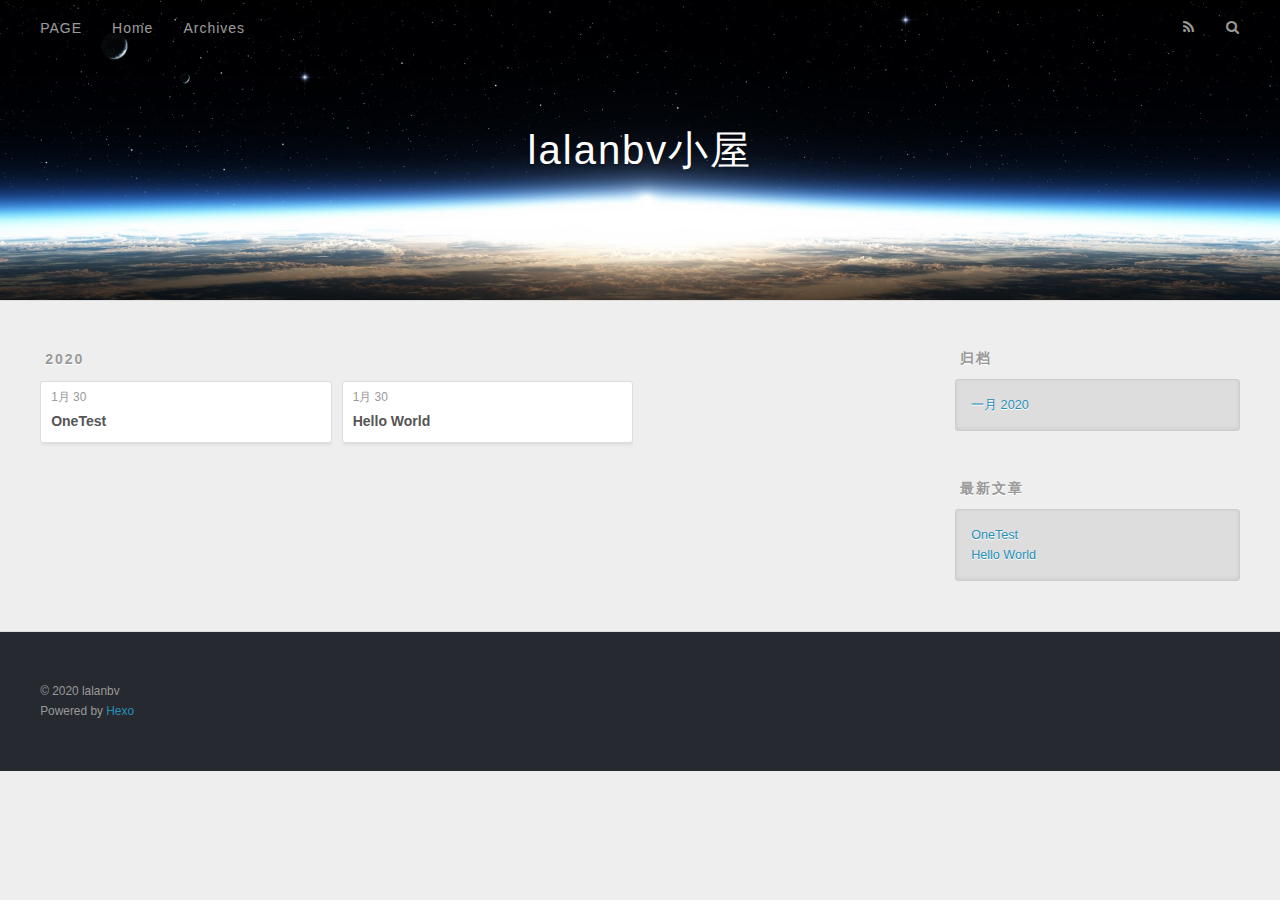
==== archives/2020/index.html @ 75541481 "Site updated: 2020-01-31 21:48:11" ====
<!DOCTYPE html>
<html>
<head>
  <meta charset="utf-8">
  

  
  <title>归档: 2020 | lalanbv小屋</title>
  <meta name="viewport" content="width=device-width, initial-scale=1, maximum-scale=1">
  <meta property="og:type" content="website">
<meta property="og:title" content="lalanbv小屋">
<meta property="og:url" content="https://lalanbv.github.io/archives/2020/index.html">
<meta property="og:site_name" content="lalanbv小屋">
<meta property="og:locale" content="zh_CN">
<meta property="article:author" content="lalanbv">
<meta name="twitter:card" content="summary">
  
    <link rel="alternate" href="/atom.xml" title="lalanbv小屋" type="application/atom+xml">
  
  
    <link rel="icon" href="/favicon.png">
  
  
  
<link rel="stylesheet" href="/css/style.css">

<meta name="generator" content="Hexo 4.2.0"></head>

<body>
  <div id="container">
    <div id="wrap">
      <header id="header">
  <div id="banner"></div>
  <div id="header-outer" class="outer">
    <div id="header-title" class="inner">
      <h1 id="logo-wrap">
        <a href="/" id="logo">lalanbv小屋</a>
      </h1>
      
    </div>
    <div id="header-inner" class="inner">
      <nav id="main-nav">
        <a id="main-nav-toggle" class="nav-icon"></a>
        
          <a class="main-nav-link" href="/page">PAGE</a>
        
          <a class="main-nav-link" href="/">Home</a>
        
          <a class="main-nav-link" href="/archives">Archives</a>
        
      </nav>
      <nav id="sub-nav">
        
          <a id="nav-rss-link" class="nav-icon" href="/atom.xml" title="RSS Feed"></a>
        
        <a id="nav-search-btn" class="nav-icon" title="搜索"></a>
      </nav>
      <div id="search-form-wrap">
        <form action="//google.com/search" method="get" accept-charset="UTF-8" class="search-form"><input type="search" name="q" class="search-form-input" placeholder="Search"><button type="submit" class="search-form-submit">&#xF002;</button><input type="hidden" name="sitesearch" value="https://lalanbv.github.io"></form>
      </div>
    </div>
  </div>
</header>
      <div class="outer">
        <section id="main">
  
  
    
    
      
      
      <section class="archives-wrap">
        <div class="archive-year-wrap">
          <a href="/archives/2020" class="archive-year">2020</a>
        </div>
        <div class="archives">
    
    <article class="archive-article archive-type-post">
  <div class="archive-article-inner">
    <header class="archive-article-header">
      <a href="/2020/01/30/OneTest/" class="archive-article-date">
  <time datetime="2020-01-30T15:37:26.000Z" itemprop="datePublished">1月 30</time>
</a>
      
  
    <h1 itemprop="name">
      <a class="archive-article-title" href="/2020/01/30/OneTest/">OneTest</a>
    </h1>
  

    </header>
  </div>
</article>
  
    
    
    <article class="archive-article archive-type-post">
  <div class="archive-article-inner">
    <header class="archive-article-header">
      <a href="/2020/01/30/hello-world/" class="archive-article-date">
  <time datetime="2020-01-30T10:28:28.131Z" itemprop="datePublished">1月 30</time>
</a>
      
  
    <h1 itemprop="name">
      <a class="archive-article-title" href="/2020/01/30/hello-world/">Hello World</a>
    </h1>
  

    </header>
  </div>
</article>
  
  
    </div></section>
  


</section>
        
          <aside id="sidebar">
  
    

  
    

  
    
  
    
  <div class="widget-wrap">
    <h3 class="widget-title">归档</h3>
    <div class="widget">
      <ul class="archive-list"><li class="archive-list-item"><a class="archive-list-link" href="/archives/2020/01/">一月 2020</a></li></ul>
    </div>
  </div>


  
    
  <div class="widget-wrap">
    <h3 class="widget-title">最新文章</h3>
    <div class="widget">
      <ul>
        
          <li>
            <a href="/2020/01/30/OneTest/">OneTest</a>
          </li>
        
          <li>
            <a href="/2020/01/30/hello-world/">Hello World</a>
          </li>
        
      </ul>
    </div>
  </div>

  
</aside>
        
      </div>
      <footer id="footer">
  
  <div class="outer">
    <div id="footer-info" class="inner">
      &copy; 2020 lalanbv<br>
      Powered by <a href="http://hexo.io/" target="_blank">Hexo</a>
    </div>
  </div>
</footer>
    </div>
    <nav id="mobile-nav">
  
    <a href="/page" class="mobile-nav-link">PAGE</a>
  
    <a href="/" class="mobile-nav-link">Home</a>
  
    <a href="/archives" class="mobile-nav-link">Archives</a>
  
</nav>
    

<script src="//ajax.googleapis.com/ajax/libs/jquery/2.0.3/jquery.min.js"></script>


  
<link rel="stylesheet" href="/fancybox/jquery.fancybox.css">

  
<script src="/fancybox/jquery.fancybox.pack.js"></script>




<script src="/js/script.js"></script>




  </div>
</body>
</html>
---- css/style.css ----
body {
  width: 100%;
}
body:before,
body:after {
  content: "";
  display: table;
}
body:after {
  clear: both;
}
html,
body,
div,
span,
applet,
object,
iframe,
h1,
h2,
h3,
h4,
h5,
h6,
p,
blockquote,
pre,
a,
abbr,
acronym,
address,
big,
cite,
code,
del,
dfn,
em,
img,
ins,
kbd,
q,
s,
samp,
small,
strike,
strong,
sub,
sup,
tt,
var,
dl,
dt,
dd,
ol,
ul,
li,
fieldset,
form,
label,
legend,
table,
caption,
tbody,
tfoot,
thead,
tr,
th,
td {
  margin: 0;
  padding: 0;
  border: 0;
  outline: 0;
  font-weight: inherit;
  font-style: inherit;
  font-family: inherit;
  font-size: 100%;
  vertical-align: baseline;
}
body {
  line-height: 1;
  color: #000;
  background: #fff;
}
ol,
ul {
  list-style: none;
}
table {
  border-collapse: separate;
  border-spacing: 0;
  vertical-align: middle;
}
caption,
th,
td {
  text-align: left;
  font-weight: normal;
  vertical-align: middle;
}
a img {
  border: none;
}
input,
button {
  margin: 0;
  padding: 0;
}
input::-moz-focus-inner,
button::-moz-focus-inner {
  border: 0;
  padding: 0;
}
@font-face {
  font-family: FontAwesome;
  font-style: normal;
  font-weight: normal;
  src: url("fonts/fontawesome-webfont.eot?v=#4.0.3");
  src: url("fonts/fontawesome-webfont.eot?#iefix&v=#4.0.3") format("embedded-opentype"), url("fonts/fontawesome-webfont.woff?v=#4.0.3") format("woff"), url("fonts/fontawesome-webfont.ttf?v=#4.0.3") format("truetype"), url("fonts/fontawesome-webfont.svg#fontawesomeregular?v=#4.0.3") format("svg");
}
html,
body,
#container {
  height: 100%;
}
body {
  background: #eee;
  font: 14px -apple-system, BlinkMacSystemFont, "Segoe UI", "Roboto", "Oxygen", "Ubuntu", "Cantarell", "Fira Sans", "Droid Sans", "Helvetica Neue", sans-serif;
  -webkit-text-size-adjust: 100%;
}
.outer {
  max-width: 1220px;
  margin: 0 auto;
  padding: 0 20px;
}
.outer:before,
.outer:after {
  content: "";
  display: table;
}
.outer:after {
  clear: both;
}
.inner {
  display: inline;
  float: left;
  width: 98.33333333333333%;
  margin: 0 0.833333333333333%;
}
.left,
.alignleft {
  float: left;
}
.right,
.alignright {
  float: right;
}
.clear {
  clear: both;
}
#container {
  position: relative;
}
.mobile-nav-on {
  overflow: hidden;
}
#wrap {
  height: 100%;
  width: 100%;
  position: absolute;
  top: 0;
  left: 0;
  -webkit-transition: 0.2s ease-out;
  -moz-transition: 0.2s ease-out;
  -ms-transition: 0.2s ease-out;
  transition: 0.2s ease-out;
  z-index: 1;
  background: #eee;
}
.mobile-nav-on #wrap {
  left: 280px;
}
@media screen and (min-width: 768px) {
  #main {
    display: inline;
    float: left;
    width: 73.33333333333333%;
    margin: 0 0.833333333333333%;
  }
}
.article-date,
.article-category-link,
.archive-year,
.widget-title {
  text-decoration: none;
  text-transform: uppercase;
  letter-spacing: 2px;
  color: #999;
  margin-bottom: 1em;
  margin-left: 5px;
  line-height: 1em;
  text-shadow: 0 1px #fff;
  font-weight: bold;
}
.article-inner,
.archive-article-inner {
  background: #fff;
  -webkit-box-shadow: 1px 2px 3px #ddd;
  box-shadow: 1px 2px 3px #ddd;
  border: 1px solid #ddd;
  border-radius: 3px;
}
.article-entry h1,
.widget h1 {
  font-size: 2em;
}
.article-entry h2,
.widget h2 {
  font-size: 1.5em;
}
.article-entry h3,
.widget h3 {
  font-size: 1.3em;
}
.article-entry h4,
.widget h4 {
  font-size: 1.2em;
}
.article-entry h5,
.widget h5 {
  font-size: 1em;
}
.article-entry h6,
.widget h6 {
  font-size: 1em;
  color: #999;
}
.article-entry hr,
.widget hr {
  border: 1px dashed #ddd;
}
.article-entry strong,
.widget strong {
  font-weight: bold;
}
.article-entry em,
.widget em,
.article-entry cite,
.widget cite {
  font-style: italic;
}
.article-entry sup,
.widget sup,
.article-entry sub,
.widget sub {
  font-size: 0.75em;
  line-height: 0;
  position: relative;
  vertical-align: baseline;
}
.article-entry sup,
.widget sup {
  top: -0.5em;
}
.article-entry sub,
.widget sub {
  bottom: -0.2em;
}
.article-entry small,
.widget small {
  font-size: 0.85em;
}
.article-entry acronym,
.widget acronym,
.article-entry abbr,
.widget abbr {
  border-bottom: 1px dotted;
}
.article-entry ul,
.widget ul,
.article-entry ol,
.widget ol,
.article-entry dl,
.widget dl {
  margin: 0 20px;
  line-height: 1.6em;
}
.article-entry ul ul,
.widget ul ul,
.article-entry ol ul,
.widget ol ul,
.article-entry ul ol,
.widget ul ol,
.article-entry ol ol,
.widget ol ol {
  margin-top: 0;
  margin-bottom: 0;
}
.article-entry ul,
.widget ul {
  list-style: disc;
}
.article-entry ol,
.widget ol {
  list-style: decimal;
}
.article-entry dt,
.widget dt {
  font-weight: bold;
}
#header {
  height: 300px;
  position: relative;
  border-bottom: 1px solid #ddd;
}
#header:before,
#header:after {
  content: "";
  position: absolute;
  left: 0;
  right: 0;
  height: 40px;
}
#header:before {
  top: 0;
  background: -webkit-linear-gradient(rgba(0,0,0,0.2), transparent);
  background: -moz-linear-gradient(rgba(0,0,0,0.2), transparent);
  background: -ms-linear-gradient(rgba(0,0,0,0.2), transparent);
  background: linear-gradient(rgba(0,0,0,0.2), transparent);
}
#header:after {
  bottom: 0;
  background: -webkit-linear-gradient(transparent, rgba(0,0,0,0.2));
  background: -moz-linear-gradient(transparent, rgba(0,0,0,0.2));
  background: -ms-linear-gradient(transparent, rgba(0,0,0,0.2));
  background: linear-gradient(transparent, rgba(0,0,0,0.2));
}
#header-outer {
  height: 100%;
  position: relative;
}
#header-inner {
  position: relative;
  overflow: hidden;
}
#banner {
  position: absolute;
  top: 0;
  left: 0;
  width: 100%;
  height: 100%;
  background: url("images/banner.jpg") center #000;
  -webkit-background-size: cover;
  -moz-background-size: cover;
  background-size: cover;
  z-index: -1;
}
#header-title {
  text-align: center;
  height: 40px;
  position: absolute;
  top: 50%;
  left: 0;
  margin-top: -20px;
}
#logo,
#subtitle {
  text-decoration: none;
  color: #fff;
  font-weight: 300;
  text-shadow: 0 1px 4px rgba(0,0,0,0.3);
}
#logo {
  font-size: 40px;
  line-height: 40px;
  letter-spacing: 2px;
}
#subtitle {
  font-size: 16px;
  line-height: 16px;
  letter-spacing: 1px;
}
#subtitle-wrap {
  margin-top: 16px;
}
#main-nav {
  float: left;
  margin-left: -15px;
}
.nav-icon,
.main-nav-link {
  float: left;
  color: #fff;
  opacity: 0.6;
  text-decoration: none;
  text-shadow: 0 1px rgba(0,0,0,0.2);
  -webkit-transition: opacity 0.2s;
  -moz-transition: opacity 0.2s;
  -ms-transition: opacity 0.2s;
  transition: opacity 0.2s;
  display: block;
  padding: 20px 15px;
}
.nav-icon:hover,
.main-nav-link:hover {
  opacity: 1;
}
.nav-icon {
  font-family: FontAwesome;
  text-align: center;
  font-size: 14px;
  width: 14px;
  height: 14px;
  padding: 20px 15px;
  position: relative;
  cursor: pointer;
}
.main-nav-link {
  font-weight: 300;
  letter-spacing: 1px;
}
@media screen and (max-width: 479px) {
  .main-nav-link {
    display: none;
  }
}
#main-nav-toggle {
  display: none;
}
#main-nav-toggle:before {
  content: "\f0c9";
}
@media screen and (max-width: 479px) {
  #main-nav-toggle {
    display: block;
  }
}
#sub-nav {
  float: right;
  margin-right: -15px;
}
#nav-rss-link:before {
  content: "\f09e";
}
#nav-search-btn:before {
  content: "\f002";
}
#search-form-wrap {
  position: absolute;
  top: 15px;
  width: 150px;
  height: 30px;
  right: -150px;
  opacity: 0;
  -webkit-transition: 0.2s ease-out;
  -moz-transition: 0.2s ease-out;
  -ms-transition: 0.2s ease-out;
  transition: 0.2s ease-out;
}
#search-form-wrap.on {
  opacity: 1;
  right: 0;
}
@media screen and (max-width: 479px) {
  #search-form-wrap {
    width: 100%;
    right: -100%;
  }
}
.search-form {
  position: absolute;
  top: 0;
  left: 0;
  right: 0;
  background: #fff;
  padding: 5px 15px;
  border-radius: 15px;
  -webkit-box-shadow: 0 0 10px rgba(0,0,0,0.3);
  box-shadow: 0 0 10px rgba(0,0,0,0.3);
}
.search-form-input {
  border: none;
  background: none;
  color: #555;
  width: 100%;
  font: 13px -apple-system, BlinkMacSystemFont, "Segoe UI", "Roboto", "Oxygen", "Ubuntu", "Cantarell", "Fira Sans", "Droid Sans", "Helvetica Neue", sans-serif;
  outline: none;
}
.search-form-input::-webkit-search-results-decoration,
.search-form-input::-webkit-search-cancel-button {
  -webkit-appearance: none;
}
.search-form-submit {
  position: absolute;
  top: 50%;
  right: 10px;
  margin-top: -7px;
  font: 13px FontAwesome;
  border: none;
  background: none;
  color: #bbb;
  cursor: pointer;
}
.search-form-submit:hover,
.search-form-submit:focus {
  color: #777;
}
.article {
  margin: 50px 0;
}
.article-inner {
  overflow: hidden;
}
.article-meta:before,
.article-meta:after {
  content: "";
  display: table;
}
.article-meta:after {
  clear: both;
}
.article-date {
  float: left;
}
.article-category {
  float: left;
  line-height: 1em;
  color: #ccc;
  text-shadow: 0 1px #fff;
  margin-left: 8px;
}
.article-category:before {
  content: "\2022";
}
.article-category-link {
  margin: 0 12px 1em;
}
.article-header {
  padding: 20px 20px 0;
}
.article-title {
  text-decoration: none;
  font-size: 2em;
  font-weight: bold;
  color: #555;
  line-height: 1.1em;
  -webkit-transition: color 0.2s;
  -moz-transition: color 0.2s;
  -ms-transition: color 0.2s;
  transition: color 0.2s;
}
a.article-title:hover {
  color: #258fb8;
}
.article-entry {
  color: #555;
  padding: 0 20px;
}
.article-entry:before,
.article-entry:after {
  content: "";
  display: table;
}
.article-entry:after {
  clear: both;
}
.article-entry p,
.article-entry table {
  line-height: 1.6em;
  margin: 1.6em 0;
}
.article-entry h1,
.article-entry h2,
.article-entry h3,
.article-entry h4,
.article-entry h5,
.article-entry h6 {
  font-weight: bold;
}
.article-entry h1,
.article-entry h2,
.article-entry h3,
.article-entry h4,
.article-entry h5,
.article-entry h6 {
  line-height: 1.1em;
  margin: 1.1em 0;
}
.article-entry a {
  color: #258fb8;
  text-decoration: none;
}
.article-entry a:hover {
  text-decoration: underline;
}
.article-entry ul,
.article-entry ol,
.article-entry dl {
  margin-top: 1.6em;
  margin-bottom: 1.6em;
}
.article-entry img,
.article-entry video {
  max-width: 100%;
  height: auto;
  display: block;
  margin: auto;
}
.article-entry iframe {
  border: none;
}
.article-entry table {
  width: 100%;
  border-collapse: collapse;
  border-spacing: 0;
}
.article-entry th {
  font-weight: bold;
  border-bottom: 3px solid #ddd;
  padding-bottom: 0.5em;
}
.article-entry td {
  border-bottom: 1px solid #ddd;
  padding: 10px 0;
}
.article-entry blockquote {
  font-family: Georgia, "Times New Roman", serif;
  font-size: 1.4em;
  margin: 1.6em 20px;
  text-align: center;
}
.article-entry blockquote footer {
  font-size: 14px;
  margin: 1.6em 0;
  font-family: -apple-system, BlinkMacSystemFont, "Segoe UI", "Roboto", "Oxygen", "Ubuntu", "Cantarell", "Fira Sans", "Droid Sans", "Helvetica Neue", sans-serif;
}
.article-entry blockquote footer cite:before {
  content: "—";
  padding: 0 0.5em;
}
.article-entry .pullquote {
  text-align: left;
  width: 45%;
  margin: 0;
}
.article-entry .pullquote.left {
  margin-left: 0.5em;
  margin-right: 1em;
}
.article-entry .pullquote.right {
  margin-right: 0.5em;
  margin-left: 1em;
}
.article-entry .caption {
  color: #999;
  display: block;
  font-size: 0.9em;
  margin-top: 0.5em;
  position: relative;
  text-align: center;
}
.article-entry .video-container {
  position: relative;
  padding-top: 56.25%;
  height: 0;
  overflow: hidden;
}
.article-entry .video-container iframe,
.article-entry .video-container object,
.article-entry .video-container embed {
  position: absolute;
  top: 0;
  left: 0;
  width: 100%;
  height: 100%;
  margin-top: 0;
}
.article-more-link a {
  display: inline-block;
  line-height: 1em;
  padding: 6px 15px;
  border-radius: 15px;
  background: #eee;
  color: #999;
  text-shadow: 0 1px #fff;
  text-decoration: none;
}
.article-more-link a:hover {
  background: #258fb8;
  color: #fff;
  text-decoration: none;
  text-shadow: 0 1px #1e7293;
}
.article-footer {
  font-size: 0.85em;
  line-height: 1.6em;
  border-top: 1px solid #ddd;
  padding-top: 1.6em;
  margin: 0 20px 20px;
}
.article-footer:before,
.article-footer:after {
  content: "";
  display: table;
}
.article-footer:after {
  clear: both;
}
.article-footer a {
  color: #999;
  text-decoration: none;
}
.article-footer a:hover {
  color: #555;
}
.article-tag-list-item {
  float: left;
  margin-right: 10px;
}
.article-tag-list-link:before {
  content: "#";
}
.article-comment-link {
  float: right;
}
.article-comment-link:before {
  content: "\f075";
  font-family: FontAwesome;
  padding-right: 8px;
}
.article-share-link {
  cursor: pointer;
  float: right;
  margin-left: 20px;
}
.article-share-link:before {
  content: "\f064";
  font-family: FontAwesome;
  padding-right: 6px;
}
#article-nav {
  position: relative;
}
#article-nav:before,
#article-nav:after {
  content: "";
  display: table;
}
#article-nav:after {
  clear: both;
}
@media screen and (min-width: 768px) {
  #article-nav {
    margin: 50px 0;
  }
  #article-nav:before {
    width: 8px;
    height: 8px;
    position: absolute;
    top: 50%;
    left: 50%;
    margin-top: -4px;
    margin-left: -4px;
    content: "";
    border-radius: 50%;
    background: #ddd;
    -webkit-box-shadow: 0 1px 2px #fff;
    box-shadow: 0 1px 2px #fff;
  }
}
.article-nav-link-wrap {
  text-decoration: none;
  text-shadow: 0 1px #fff;
  color: #999;
  -webkit-box-sizing: border-box;
  -moz-box-sizing: border-box;
  box-sizing: border-box;
  margin-top: 50px;
  text-align: center;
  display: block;
}
.article-nav-link-wrap:hover {
  color: #555;
}
@media screen and (min-width: 768px) {
  .article-nav-link-wrap {
    width: 50%;
    margin-top: 0;
  }
}
@media screen and (min-width: 768px) {
  #article-nav-newer {
    float: left;
    text-align: right;
    padding-right: 20px;
  }
}
@media screen and (min-width: 768px) {
  #article-nav-older {
    float: right;
    text-align: left;
    padding-left: 20px;
  }
}
.article-nav-caption {
  text-transform: uppercase;
  letter-spacing: 2px;
  color: #ddd;
  line-height: 1em;
  font-weight: bold;
}
#article-nav-newer .article-nav-caption {
  margin-right: -2px;
}
.article-nav-title {
  font-size: 0.85em;
  line-height: 1.6em;
  margin-top: 0.5em;
}
.article-share-box {
  position: absolute;
  display: none;
  background: #fff;
  -webkit-box-shadow: 1px 2px 10px rgba(0,0,0,0.2);
  box-shadow: 1px 2px 10px rgba(0,0,0,0.2);
  border-radius: 3px;
  margin-left: -145px;
  overflow: hidden;
  z-index: 1;
}
.article-share-box.on {
  display: block;
}
.article-share-input {
  width: 100%;
  background: none;
  -webkit-box-sizing: border-box;
  -moz-box-sizing: border-box;
  box-sizing: border-box;
  font: 14px -apple-system, BlinkMacSystemFont, "Segoe UI", "Roboto", "Oxygen", "Ubuntu", "Cantarell", "Fira Sans", "Droid Sans", "Helvetica Neue", sans-serif;
  padding: 0 15px;
  color: #555;
  outline: none;
  border: 1px solid #ddd;
  border-radius: 3px 3px 0 0;
  height: 36px;
  line-height: 36px;
}
.article-share-links {
  background: #eee;
}
.article-share-links:before,
.article-share-links:after {
  content: "";
  display: table;
}
.article-share-links:after {
  clear: both;
}
.article-share-twitter,
.article-share-facebook,
.article-share-pinterest,
.article-share-google {
  width: 50px;
  height: 36px;
  display: block;
  float: left;
  position: relative;
  color: #999;
  text-shadow: 0 1px #fff;
}
.article-share-twitter:before,
.article-share-facebook:before,
.article-share-pinterest:before,
.article-share-google:before {
  font-size: 20px;
  font-family: FontAwesome;
  width: 20px;
  height: 20px;
  position: absolute;
  top: 50%;
  left: 50%;
  margin-top: -10px;
  margin-left: -10px;
  text-align: center;
}
.article-share-twitter:hover,
.article-share-facebook:hover,
.article-share-pinterest:hover,
.article-share-google:hover {
  color: #fff;
}
.article-share-twitter:before {
  content: "\f099";
}
.article-share-twitter:hover {
  background: #00aced;
  text-shadow: 0 1px #008abe;
}
.article-share-facebook:before {
  content: "\f09a";
}
.article-share-facebook:hover {
  background: #3b5998;
  text-shadow: 0 1px #2f477a;
}
.article-share-pinterest:before {
  content: "\f0d2";
}
.article-share-pinterest:hover {
  background: #cb2027;
  text-shadow: 0 1px #a21a1f;
}
.article-share-google:before {
  content: "\f0d5";
}
.article-share-google:hover {
  background: #dd4b39;
  text-shadow: 0 1px #be3221;
}
.article-gallery {
  background: #000;
  position: relative;
}
.article-gallery-photos {
  position: relative;
  overflow: hidden;
}
.article-gallery-img {
  display: none;
  max-width: 100%;
}
.article-gallery-img:first-child {
  display: block;
}
.article-gallery-img.loaded {
  position: absolute;
  display: block;
}
.article-gallery-img img {
  display: block;
  max-width: 100%;
  margin: 0 auto;
}
#comments {
  background: #fff;
  -webkit-box-shadow: 1px 2px 3px #ddd;
  box-shadow: 1px 2px 3px #ddd;
  padding: 20px;
  border: 1px solid #ddd;
  border-radius: 3px;
  margin: 50px 0;
}
#comments a {
  color: #258fb8;
}
.archives-wrap {
  margin: 50px 0;
}
.archives:before,
.archives:after {
  content: "";
  display: table;
}
.archives:after {
  clear: both;
}
.archive-year-wrap {
  margin-bottom: 1em;
}
.archives {
  -webkit-column-gap: 10px;
  -moz-column-gap: 10px;
  column-gap: 10px;
}
@media screen and (min-width: 480px) and (max-width: 767px) {
  .archives {
    -webkit-column-count: 2;
    -moz-column-count: 2;
    column-count: 2;
  }
}
@media screen and (min-width: 768px) {
  .archives {
    -webkit-column-count: 3;
    -moz-column-count: 3;
    column-count: 3;
  }
}
.archive-article {
  -webkit-column-break-inside: avoid;
  page-break-inside: avoid;
  overflow: hidden;
  break-inside: avoid-column;
}
.archive-article-inner {
  padding: 10px;
  margin-bottom: 15px;
}
.archive-article-title {
  text-decoration: none;
  font-weight: bold;
  color: #555;
  -webkit-transition: color 0.2s;
  -moz-transition: color 0.2s;
  -ms-transition: color 0.2s;
  transition: color 0.2s;
  line-height: 1.6em;
}
.archive-article-title:hover {
  color: #258fb8;
}
.archive-article-footer {
  margin-top: 1em;
}
.archive-article-date {
  color: #999;
  text-decoration: none;
  font-size: 0.85em;
  line-height: 1em;
  margin-bottom: 0.5em;
  display: block;
}
#page-nav {
  margin: 50px auto;
  background: #fff;
  -webkit-box-shadow: 1px 2px 3px #ddd;
  box-shadow: 1px 2px 3px #ddd;
  border: 1px solid #ddd;
  border-radius: 3px;
  text-align: center;
  color: #999;
  overflow: hidden;
}
#page-nav:before,
#page-nav:after {
  content: "";
  display: table;
}
#page-nav:after {
  clear: both;
}
#page-nav a,
#page-nav span {
  padding: 10px 20px;
  line-height: 1;
  height: 2ex;
}
#page-nav a {
  color: #999;
  text-decoration: none;
}
#page-nav a:hover {
  background: #999;
  color: #fff;
}
#page-nav .prev {
  float: left;
}
#page-nav .next {
  float: right;
}
#page-nav .page-number {
  display: inline-block;
}
@media screen and (max-width: 479px) {
  #page-nav .page-number {
    display: none;
  }
}
#page-nav .current {
  color: #555;
  font-weight: bold;
}
#page-nav .space {
  color: #ddd;
}
#footer {
  background: #262a30;
  padding: 50px 0;
  border-top: 1px solid #ddd;
  color: #999;
}
#footer a {
  color: #258fb8;
  text-decoration: none;
}
#footer a:hover {
  text-decoration: underline;
}
#footer-info {
  line-height: 1.6em;
  font-size: 0.85em;
}
.article-entry pre,
.article-entry .highlight {
  background: #2d2d2d;
  margin: 0 -20px;
  padding: 15px 20px;
  border-style: solid;
  border-color: #ddd;
  border-width: 1px 0;
  overflow: auto;
  color: #ccc;
  line-height: 22.400000000000002px;
}
.article-entry .highlight .gutter pre,
.article-entry .gist .gist-file .gist-data .line-numbers {
  color: #666;
  font-size: 0.85em;
}
.article-entry pre,
.article-entry code {
  font-family: "Source Code Pro", Consolas, Monaco, Menlo, Consolas, monospace;
}
.article-entry code {
  background: #eee;
  text-shadow: 0 1px #fff;
  padding: 0 0.3em;
}
.article-entry pre code {
  background: none;
  text-shadow: none;
  padding: 0;
}
.article-entry .highlight pre {
  border: none;
  margin: 0;
  padding: 0;
}
.article-entry .highlight table {
  margin: 0;
  width: auto;
}
.article-entry .highlight td {
  border: none;
  padding: 0;
}
.article-entry .highlight figcaption {
  font-size: 0.85em;
  color: #999;
  line-height: 1em;
  margin-bottom: 1em;
}
.article-entry .highlight figcaption:before,
.article-entry .highlight figcaption:after {
  content: "";
  display: table;
}
.article-entry .highlight figcaption:after {
  clear: both;
}
.article-entry .highlight figcaption a {
  float: right;
}
.article-entry .highlight .gutter pre {
  text-align: right;
  padding-right: 20px;
}
.article-entry .highlight .line {
  height: 22.400000000000002px;
}
.article-entry .highlight .line.marked {
  background: #515151;
}
.article-entry .gist {
  margin: 0 -20px;
  border-style: solid;
  border-color: #ddd;
  border-width: 1px 0;
  background: #2d2d2d;
  padding: 15px 20px 15px 0;
}
.article-entry .gist .gist-file {
  border: none;
  font-family: "Source Code Pro", Consolas, Monaco, Menlo, Consolas, monospace;
  margin: 0;
}
.article-entry .gist .gist-file .gist-data {
  background: none;
  border: none;
}
.article-entry .gist .gist-file .gist-data .line-numbers {
  background: none;
  border: none;
  padding: 0 20px 0 0;
}
.article-entry .gist .gist-file .gist-data .line-data {
  padding: 0 !important;
}
.article-entry .gist .gist-file .highlight {
  margin: 0;
  padding: 0;
  border: none;
}
.article-entry .gist .gist-file .gist-meta {
  background: #2d2d2d;
  color: #999;
  font: 0.85em -apple-system, BlinkMacSystemFont, "Segoe UI", "Roboto", "Oxygen", "Ubuntu", "Cantarell", "Fira Sans", "Droid Sans", "Helvetica Neue", sans-serif;
  text-shadow: 0 0;
  padding: 0;
  margin-top: 1em;
  margin-left: 20px;
}
.article-entry .gist .gist-file .gist-meta a {
  color: #258fb8;
  font-weight: normal;
}
.article-entry .gist .gist-file .gist-meta a:hover {
  text-decoration: underline;
}
pre .comment,
pre .title {
  color: #999;
}
pre .variable,
pre .attribute,
pre .tag,
pre .regexp,
pre .ruby .constant,
pre .xml .tag .title,
pre .xml .pi,
pre .xml .doctype,
pre .html .doctype,
pre .css .id,
pre .css .class,
pre .css .pseudo {
  color: #f2777a;
}
pre .number,
pre .preprocessor,
pre .built_in,
pre .literal,
pre .params,
pre .constant {
  color: #f99157;
}
pre .class,
pre .ruby .class .title,
pre .css .rules .attribute {
  color: #9c9;
}
pre .string,
pre .value,
pre .inheritance,
pre .header,
pre .ruby .symbol,
pre .xml .cdata {
  color: #9c9;
}
pre .css .hexcolor {
  color: #6cc;
}
pre .function,
pre .python .decorator,
pre .python .title,
pre .ruby .function .title,
pre .ruby .title .keyword,
pre .perl .sub,
pre .javascript .title,
pre .coffeescript .title {
  color: #69c;
}
pre .keyword,
pre .javascript .function {
  color: #c9c;
}
@media screen and (max-width: 479px) {
  #mobile-nav {
    position: absolute;
    top: 0;
    left: 0;
    width: 280px;
    height: 100%;
    background: #191919;
    border-right: 1px solid #fff;
  }
}
@media screen and (max-width: 479px) {
  .mobile-nav-link {
    display: block;
    color: #999;
    text-decoration: none;
    padding: 15px 20px;
    font-weight: bold;
  }
  .mobile-nav-link:hover {
    color: #fff;
  }
}
@media screen and (min-width: 768px) {
  #sidebar {
    display: inline;
    float: left;
    width: 23.333333333333332%;
    margin: 0 0.833333333333333%;
  }
}
.widget-wrap {
  margin: 50px 0;
}
.widget {
  color: #777;
  text-shadow: 0 1px #fff;
  background: #ddd;
  -webkit-box-shadow: 0 -1px 4px #ccc inset;
  box-shadow: 0 -1px 4px #ccc inset;
  border: 1px solid #ccc;
  padding: 15px;
  border-radius: 3px;
}
.widget a {
  color: #258fb8;
  text-decoration: none;
}
.widget a:hover {
  text-decoration: underline;
}
.widget ul ul,
.widget ol ul,
.widget dl ul,
.widget ul ol,
.widget ol ol,
.widget dl ol,
.widget ul dl,
.widget ol dl,
.widget dl dl {
  margin-left: 15px;
  list-style: disc;
}
.widget {
  line-height: 1.6em;
  word-wrap: break-word;
  font-size: 0.9em;
}
.widget ul,
.widget ol {
  list-style: none;
  margin: 0;
}
.widget ul ul,
.widget ol ul,
.widget ul ol,
.widget ol ol {
  margin: 0 20px;
}
.widget ul ul,
.widget ol ul {
  list-style: disc;
}
.widget ul ol,
.widget ol ol {
  list-style: decimal;
}
.category-list-count,
.tag-list-count,
.archive-list-count {
  padding-left: 5px;
  color: #999;
  font-size: 0.85em;
}
.category-list-count:before,
.tag-list-count:before,
.archive-list-count:before {
  content: "(";
}
.category-list-count:after,
.tag-list-count:after,
.archive-list-count:after {
  content: ")";
}
.tagcloud a {
  margin-right: 5px;
  display: inline-block;
}
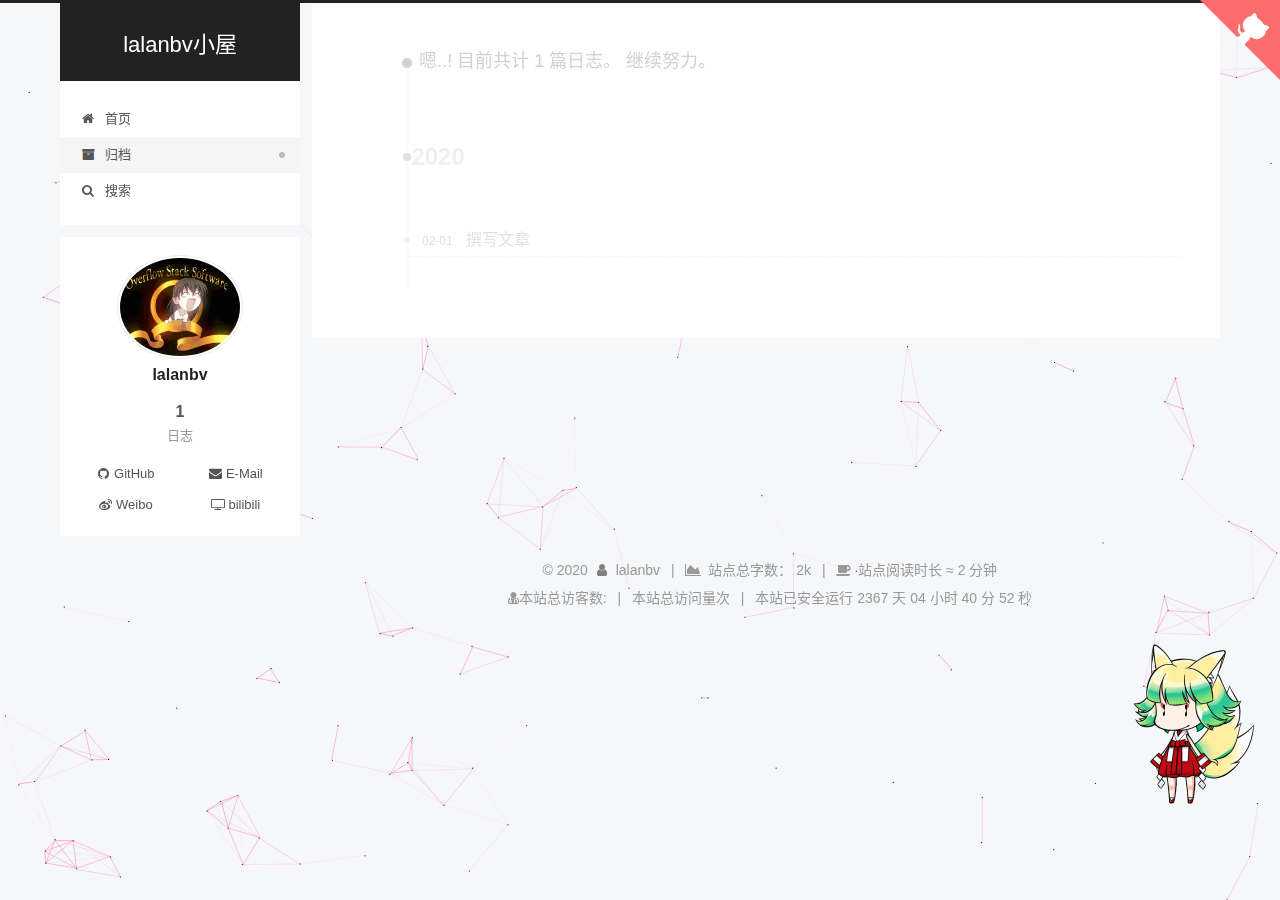
==== commit b58e753f: "Site updated: 2020-02-12 13:28:38" ====
--- a/archives/2020/index.html
+++ b/archives/2020/index.html
@@ -1,12 +1,47 @@
 <!DOCTYPE html>
-<html>
+<html lang="zh-CN">
 <head>
-  <meta charset="utf-8">
-  
-
-  
-  <title>归档: 2020 | lalanbv小屋</title>
-  <meta name="viewport" content="width=device-width, initial-scale=1, maximum-scale=1">
+  <meta charset="UTF-8">
+<meta name="viewport" content="width=device-width, initial-scale=1, maximum-scale=2">
+<meta name="theme-color" content="#222">
+<meta name="generator" content="Hexo 4.2.0">
+
+<link rel="stylesheet" href="/css/main.css">
+
+
+<link rel="stylesheet" href="/lib/font-awesome/css/font-awesome.min.css">
+
+
+<script id="hexo-configurations">
+  var NexT = window.NexT || {};
+  var CONFIG = {
+    hostname: new URL('https://lalanbv.github.io').hostname,
+    root: '/',
+    scheme: 'Pisces',
+    version: '7.7.0',
+    exturl: false,
+    sidebar: {"position":"left","display":"post","padding":18,"offset":12,"onmobile":false},
+    copycode: {"enable":true,"show_result":true,"style":null},
+    back2top: {"enable":true,"sidebar":false,"scrollpercent":false},
+    bookmark: {"enable":false,"color":"#222","save":"auto"},
+    fancybox: false,
+    mediumzoom: false,
+    lazyload: false,
+    pangu: false,
+    comments: {"style":"tabs","active":null,"storage":true,"lazyload":false,"nav":null},
+    algolia: {
+      appID: '',
+      apiKey: '',
+      indexName: '',
+      hits: {"per_page":10},
+      labels: {"input_placeholder":"Search for Posts","hits_empty":"We didn't find any results for the search: ${query}","hits_stats":"${hits} results found in ${time} ms"}
+    },
+    localsearch: {"enable":true,"trigger":"auto","top_n_per_article":1,"unescape":false,"preload":false},
+    path: 'search.xml',
+    motion: {"enable":true,"async":false,"transition":{"post_block":"fadeIn","post_header":"slideDownIn","post_body":"slideDownIn","coll_header":"slideLeftIn","sidebar":"slideUpIn"}}
+  };
+</script>
+
   <meta property="og:type" content="website">
 <meta property="og:title" content="lalanbv小屋">
 <meta property="og:url" content="https://lalanbv.github.io/archives/2020/index.html">
@@ -14,190 +49,508 @@
 <meta property="og:locale" content="zh_CN">
 <meta property="article:author" content="lalanbv">
 <meta name="twitter:card" content="summary">
-  
-    <link rel="alternate" href="/atom.xml" title="lalanbv小屋" type="application/atom+xml">
-  
-  
-    <link rel="icon" href="/favicon.png">
-  
-  
-  
-<link rel="stylesheet" href="/css/style.css">
-
-<meta name="generator" content="Hexo 4.2.0"></head>
-
-<body>
-  <div id="container">
-    <div id="wrap">
-      <header id="header">
-  <div id="banner"></div>
-  <div id="header-outer" class="outer">
-    <div id="header-title" class="inner">
-      <h1 id="logo-wrap">
-        <a href="/" id="logo">lalanbv小屋</a>
-      </h1>
+
+<link rel="canonical" href="https://lalanbv.github.io/archives/2020/">
+
+
+<script id="page-configurations">
+  // https://hexo.io/docs/variables.html
+  CONFIG.page = {
+    sidebar: "",
+    isHome: false,
+    isPost: false
+  };
+</script>
+
+  <script type="text/javascript" src="/js/src/jquery.js"></script>
+  <script type="text/javascript" src="/js/src/clickon.js"></script>
+  <title>归档 | lalanbv小屋</title>
+  
+
+
+
+
+
+
+  <noscript>
+  <style>
+  .use-motion .brand,
+  .use-motion .menu-item,
+  .sidebar-inner,
+  .use-motion .post-block,
+  .use-motion .pagination,
+  .use-motion .comments,
+  .use-motion .post-header,
+  .use-motion .post-body,
+  .use-motion .collection-header { opacity: initial; }
+
+  .use-motion .site-title,
+  .use-motion .site-subtitle {
+    opacity: initial;
+    top: initial;
+  }
+
+  .use-motion .logo-line-before i { left: initial; }
+  .use-motion .logo-line-after i { right: initial; }
+  </style>
+</noscript>
+
+</head>
+
+<body itemscope itemtype="http://schema.org/WebPage">
+  <div class="container use-motion">
+    <div class="headband"></div>
+    <a href="https://github.com/lalanbv" target="_blank" rel="noopener" class="github-corner" aria-label="View source on GitHub">
+      <svg width="80" height="80" viewBox="0 0 250 250" style="fill:#FD6C6C; color:#fff; position: absolute; top: 0; border: 0; right: 0;" aria-hidden="true">
+          <path d="M0,0 L115,115 L130,115 L142,142 L250,250 L250,0 Z"></path>
+          <path d="M128.3,109.0 C113.8,99.7 119.0,89.6 119.0,89.6 C122.0,82.7 120.5,78.6 120.5,78.6 C119.2,72.0 123.4,76.3 123.4,76.3 C127.3,80.9 125.5,87.3 125.5,87.3 C122.9,97.6 130.6,101.9 134.4,103.2" fill="currentColor" style="transform-origin: 130px 106px;" class="octo-arm"></path>
+          <path d="M115.0,115.0 C114.9,115.1 118.7,116.5 119.8,115.4 L133.7,101.6 C136.9,99.2 139.9,98.4 142.2,98.6 C133.8,88.0 127.5,74.4 143.8,58.0 C148.5,53.4 154.0,51.2 159.7,51.0 C160.3,49.4 163.2,43.6 171.4,40.1 C171.4,40.1 176.1,42.5 178.8,56.2 C183.1,58.6 187.2,61.8 190.9,65.4 C194.5,69.0 197.7,73.2 200.1,77.6 C213.8,80.2 216.3,84.9 216.3,84.9 C212.7,93.1 206.9,96.0 205.4,96.6 C205.1,102.4 203.0,107.8 198.3,112.5 C181.9,128.9 168.3,122.5 157.7,114.1 C157.9,116.9 156.7,120.9 152.7,124.9 L141.0,136.5 C139.8,137.7 141.6,141.9 141.8,141.8 Z" fill="currentColor" class="octo-body"></path>
+      </svg>
+    </a>
+    <style>.github-corner:hover .octo-arm{animation:octocat-wave 560ms ease-in-out}@keyframes octocat-wave{0%,100%{transform:rotate(0)}20%,60%{transform:rotate(-25deg)}40%,80%{transform:rotate(10deg)}}@media (max-width:500px){.github-corner:hover .octo-arm{animation:none}.github-corner .octo-arm{animation:octocat-wave 560ms ease-in-out}}</style>
+
+    <header class="header" itemscope itemtype="http://schema.org/WPHeader">
+      <div class="header-inner"><div class="site-brand-container">
+  <div class="site-meta">
+
+    <div>
+      <a href="/" class="brand" rel="start">
+        <span class="logo-line-before"><i></i></span>
+        <span class="site-title">lalanbv小屋</span>
+        <span class="logo-line-after"><i></i></span>
+      </a>
+    </div>
+  </div>
+
+  <div class="site-nav-toggle">
+    <div class="toggle" aria-label="切换导航栏">
+      <span class="toggle-line toggle-line-first"></span>
+      <span class="toggle-line toggle-line-middle"></span>
+      <span class="toggle-line toggle-line-last"></span>
+    </div>
+  </div>
+</div>
+
+
+<nav class="site-nav">
+  
+  <ul id="menu" class="menu">
+        <li class="menu-item menu-item-home">
+
+    <a href="/" rel="section"><i class="fa fa-fw fa-home"></i>首页</a>
+
+  </li>
+        <li class="menu-item menu-item-archives">
+
+    <a href="/archives/" rel="section"><i class="fa fa-fw fa-archive"></i>归档</a>
+
+  </li>
+      <li class="menu-item menu-item-search">
+        <a role="button" class="popup-trigger"><i class="fa fa-search fa-fw"></i>搜索
+        </a>
+      </li>
+  </ul>
+
+</nav>
+  <div class="site-search">
+    <div class="popup search-popup">
+    <div class="search-header">
+  <span class="search-icon">
+    <i class="fa fa-search"></i>
+  </span>
+  <div class="search-input-container">
+    <input autocomplete="off" autocorrect="off" autocapitalize="none"
+           placeholder="搜索..." spellcheck="false"
+           type="text" id="search-input">
+  </div>
+  <span class="popup-btn-close">
+    <i class="fa fa-times-circle"></i>
+  </span>
+</div>
+<div id="search-result"></div>
+
+</div>
+<div class="search-pop-overlay"></div>
+
+  </div>
+</div>
+    </header>
+
+    
+  <div class="back-to-top">
+    <i class="fa fa-arrow-up"></i>
+    <span>0%</span>
+  </div>
+
+
+    <main class="main">
+      <div class="main-inner">
+        <div class="content-wrap">
+          
+
+          <div class="content">
+            
+
+  
+  
+  
+  <div class="post-block">
+    <div class="posts-collapse">
+      <div class="collection-title">
+        <span class="collection-header">嗯..! 目前共计 1 篇日志。 继续努力。</span>
+      </div>
+
       
+    <div class="collection-year">
+      <h1 class="collection-header">2020</h1>
     </div>
-    <div id="header-inner" class="inner">
-      <nav id="main-nav">
-        <a id="main-nav-toggle" class="nav-icon"></a>
+
+  <article itemscope itemtype="http://schema.org/Article">
+    <header class="post-header">
+
+      <div class="post-meta">
+        <time itemprop="dateCreated"
+              datetime="2020-02-01T21:26:27+08:00"
+              content="2020-02-01">
+          02-01
+        </time>
+      </div>
+
+      <h2 class="post-title">
+          <a class="post-title-link" href="/2020/02/01/%E6%92%B0%E5%86%99%E6%96%87%E7%AB%A0/" itemprop="url">
+            <span itemprop="name">撰写文章</span>
+          </a>
+      </h2>
+
+    </header>
+  </article>
+
+
+    </div>
+  </div>
+  
+  
+  
+
+  
+
+
+
+          </div>
+          
+
+<script>
+  window.addEventListener('tabs:register', () => {
+    let activeClass = CONFIG.comments.activeClass;
+    if (CONFIG.comments.storage) {
+      activeClass = localStorage.getItem('comments_active') || activeClass;
+    }
+    if (activeClass) {
+      let activeTab = document.querySelector(`a[href="#comment-${activeClass}"]`);
+      if (activeTab) {
+        activeTab.click();
+      }
+    }
+  });
+  if (CONFIG.comments.storage) {
+    window.addEventListener('tabs:click', event => {
+      if (!event.target.matches('.tabs-comment .tab-content .tab-pane')) return;
+      let commentClass = event.target.classList[1];
+      localStorage.setItem('comments_active', commentClass);
+    });
+  }
+</script>
+
+        </div>
+          
+  
+  <div class="toggle sidebar-toggle">
+    <span class="toggle-line toggle-line-first"></span>
+    <span class="toggle-line toggle-line-middle"></span>
+    <span class="toggle-line toggle-line-last"></span>
+  </div>
+
+  <aside class="sidebar">
+    <div class="sidebar-inner">
+
+      <ul class="sidebar-nav motion-element">
+        <li class="sidebar-nav-toc">
+          文章目录
+        </li>
+        <li class="sidebar-nav-overview">
+          站点概览
+        </li>
+      </ul>
+
+      <!--noindex-->
+      <div class="post-toc-wrap sidebar-panel">
+      </div>
+      <!--/noindex-->
+
+      <div class="site-overview-wrap sidebar-panel">
+        <div class="site-author motion-element" itemprop="author" itemscope itemtype="http://schema.org/Person">
+    <img class="site-author-image" itemprop="image" alt="lalanbv"
+      src="/images/avatar.gif">
+  <p class="site-author-name" itemprop="name">lalanbv</p>
+  <div class="site-description" itemprop="description"></div>
+</div>
+<div class="site-state-wrap motion-element">
+  <nav class="site-state">
+      <div class="site-state-item site-state-posts">
+          <a href="/archives/">
         
-          <a class="main-nav-link" href="/page">PAGE</a>
+          <span class="site-state-item-count">1</span>
+          <span class="site-state-item-name">日志</span>
+        </a>
+      </div>
+  </nav>
+</div>
+  <div class="links-of-author motion-element">
+      <span class="links-of-author-item">
+        <a href="https://github.com/lalanbv" title="GitHub → https:&#x2F;&#x2F;github.com&#x2F;lalanbv" rel="noopener" target="_blank"><i class="fa fa-fw fa-github"></i>GitHub</a>
+      </span>
+      <span class="links-of-author-item">
+        <a href="mailto:a398344860@foxmail.com" title="E-Mail → mailto:a398344860@foxmail.com" rel="noopener" target="_blank"><i class="fa fa-fw fa-envelope"></i>E-Mail</a>
+      </span>
+      <span class="links-of-author-item">
+        <a href="https://weibo.com/lalanbv" title="Weibo → https:&#x2F;&#x2F;weibo.com&#x2F;lalanbv" rel="noopener" target="_blank"><i class="fa fa-fw fa-weibo"></i>Weibo</a>
+      </span>
+      <span class="links-of-author-item">
+        <a href="https://space.bilibili.com/12299140" title="bilibili → https:&#x2F;&#x2F;space.bilibili.com&#x2F;12299140" rel="noopener" target="_blank"><i class="fa fa-fw fa-tv"></i>bilibili</a>
+      </span>
+  </div>
+
+
+
+      </div>
+
+    </div>
+  </aside>
+  <div id="sidebar-dimmer"></div>
+
+
+      </div>
+    </main>
+
+    <footer class="footer">
+      <div class="footer-inner">
         
-          <a class="main-nav-link" href="/">Home</a>
+
+<div class="copyright">
+  
+  &copy; 
+  <span itemprop="copyrightYear">2020</span>
+  <span class="with-love">
+    <i class="fa fa-user"></i>
+  </span>
+  <span class="author" itemprop="copyrightHolder">lalanbv</span>
+    <span class="post-meta-divider">|</span>
+    <span class="post-meta-item-icon">
+      <i class="fa fa-area-chart"></i>
+    </span>
+      <span class="post-meta-item-text">站点总字数：</span>
+    <span title="站点总字数">2k</span>
+    <span class="post-meta-divider">|</span>
+    <span class="post-meta-item-icon">
+      <i class="fa fa-coffee"></i>
+    </span>
+      <span class="post-meta-item-text">站点阅读时长 &asymp;</span>
+    <span title="站点阅读时长">2 分钟</span>
+</div>
+  <div class="powered-by">
+    <span id="busuanzi_container_site_uv">
+      <i class="fa fa-user-md"></i>本站总访客数:<span id="busuanzi_value_site_uv"></span>
+        <span class="post-meta-divider">|</span>
+    </span>
+    <span id="busuanzi_container_site_pv">
+        本站总访问量<span id="busuanzi_value_site_pv"></span>次
+          <span class="post-meta-divider">|</span>
+    </span>
+    <span id="BZYXDATE"></span>
+  </div>
+
+<script language=javascript>
+function show_date_time(){
+  var now = new Date(); 
+  window.setTimeout("show_date_time()", 1000);
+      var grt= new Date("01/30/2020 12:00:00");//此处修改你的建站时间或者网站上线时间 
+      now.setTime(now.getTime()+250); 
+      days = (now - grt ) / 1000 / 60 / 60 / 24; dnum = Math.floor(days); 
+      hours = (now - grt ) / 1000 / 60 / 60 - (24 * dnum); hnum = Math.floor(hours); 
+      if(String(hnum).length ==1 ){hnum = "0" + hnum;} minutes = (now - grt ) / 1000 /60 - (24 * 60 * dnum) - (60 * hnum); 
+      mnum = Math.floor(minutes); if(String(mnum).length ==1 ){mnum = "0" + mnum;} 
+      seconds = (now - grt ) / 1000 - (24 * 60 * 60 * dnum) - (60 * 60 * hnum) - (60 * mnum); 
+      snum = Math.round(seconds); if(String(snum).length ==1 ){snum = "0" + snum;} 
+      document.getElementById("BZYXDATE").innerHTML = "本站已安全运行 "+dnum+" 天 "+hnum + " 小时 " + mnum + " 分 " + snum + " 秒"; 
+}
+show_date_time();
+</script>
         
-          <a class="main-nav-link" href="/archives">Archives</a>
-        
-      </nav>
-      <nav id="sub-nav">
-        
-          <a id="nav-rss-link" class="nav-icon" href="/atom.xml" title="RSS Feed"></a>
-        
-        <a id="nav-search-btn" class="nav-icon" title="搜索"></a>
-      </nav>
-      <div id="search-form-wrap">
-        <form action="//google.com/search" method="get" accept-charset="UTF-8" class="search-form"><input type="search" name="q" class="search-form-input" placeholder="Search"><button type="submit" class="search-form-submit">&#xF002;</button><input type="hidden" name="sitesearch" value="https://lalanbv.github.io"></form>
-      </div>
-    </div>
-  </div>
-</header>
-      <div class="outer">
-        <section id="main">
-  
-  
-    
-    
-      
-      
-      <section class="archives-wrap">
-        <div class="archive-year-wrap">
-          <a href="/archives/2020" class="archive-year">2020</a>
-        </div>
-        <div class="archives">
-    
-    <article class="archive-article archive-type-post">
-  <div class="archive-article-inner">
-    <header class="archive-article-header">
-      <a href="/2020/01/30/OneTest/" class="archive-article-date">
-  <time datetime="2020-01-30T15:37:26.000Z" itemprop="datePublished">1月 30</time>
-</a>
-      
-  
-    <h1 itemprop="name">
-      <a class="archive-article-title" href="/2020/01/30/OneTest/">OneTest</a>
-    </h1>
-  
-
-    </header>
-  </div>
-</article>
-  
-    
-    
-    <article class="archive-article archive-type-post">
-  <div class="archive-article-inner">
-    <header class="archive-article-header">
-      <a href="/2020/01/30/hello-world/" class="archive-article-date">
-  <time datetime="2020-01-30T10:28:28.131Z" itemprop="datePublished">1月 30</time>
-</a>
-      
-  
-    <h1 itemprop="name">
-      <a class="archive-article-title" href="/2020/01/30/hello-world/">Hello World</a>
-    </h1>
-  
-
-    </header>
-  </div>
-</article>
-  
-  
-    </div></section>
-  
-
-
-</section>
-        
-          <aside id="sidebar">
-  
-    
-
-  
-    
-
-  
-    
-  
-    
-  <div class="widget-wrap">
-    <h3 class="widget-title">归档</h3>
-    <div class="widget">
-      <ul class="archive-list"><li class="archive-list-item"><a class="archive-list-link" href="/archives/2020/01/">一月 2020</a></li></ul>
-    </div>
-  </div>
-
-
-  
-    
-  <div class="widget-wrap">
-    <h3 class="widget-title">最新文章</h3>
-    <div class="widget">
-      <ul>
-        
-          <li>
-            <a href="/2020/01/30/OneTest/">OneTest</a>
-          </li>
-        
-          <li>
-            <a href="/2020/01/30/hello-world/">Hello World</a>
-          </li>
-        
-      </ul>
-    </div>
-  </div>
-
-  
-</aside>
-        
-      </div>
-      <footer id="footer">
-  
-  <div class="outer">
-    <div id="footer-info" class="inner">
-      &copy; 2020 lalanbv<br>
-      Powered by <a href="http://hexo.io/" target="_blank">Hexo</a>
-    </div>
-  </div>
-</footer>
-    </div>
-    <nav id="mobile-nav">
-  
-    <a href="/page" class="mobile-nav-link">PAGE</a>
-  
-    <a href="/" class="mobile-nav-link">Home</a>
-  
-    <a href="/archives" class="mobile-nav-link">Archives</a>
-  
-</nav>
-    
-
-<script src="//ajax.googleapis.com/ajax/libs/jquery/2.0.3/jquery.min.js"></script>
-
-
-  
-<link rel="stylesheet" href="/fancybox/jquery.fancybox.css">
-
-  
-<script src="/fancybox/jquery.fancybox.pack.js"></script>
-
-
-
-
-<script src="/js/script.js"></script>
-
-
-
-
-  </div>
-</body>
-</html>+<div class="busuanzi-count">
+  <script async src="https://busuanzi.ibruce.info/busuanzi/2.3/busuanzi.pure.mini.js"></script>
+</div>
+
+
+
+
+
+
+  <script>
+  function leancloudSelector(url) {
+    url = encodeURI(url);
+    return document.getElementById(url).querySelector('.leancloud-visitors-count');
+  }
+  if (CONFIG.page.isPost) {
+    function addCount(Counter) {
+      var visitors = document.querySelector('.leancloud_visitors');
+      var url = decodeURI(visitors.getAttribute('id'));
+      var title = visitors.getAttribute('data-flag-title');
+
+      Counter('get', `/classes/Counter?where=${JSON.stringify({ url })}`)
+        .then(response => response.json())
+        .then(({ results }) => {
+          if (results.length > 0) {
+            var counter = results[0];
+              leancloudSelector(url).innerText = counter.time + 1;
+            Counter('put', '/classes/Counter/' + counter.objectId, { time: { '__op': 'Increment', 'amount': 1 } })
+              .then(response => response.json())
+              .catch(error => {
+                console.error('Failed to save visitor count', error);
+              })
+          } else {
+              leancloudSelector(url).innerText = 'Counter not initialized! More info at console err msg.';
+              console.error('ATTENTION! LeanCloud counter has security bug, see how to solve it here: https://github.com/theme-next/hexo-leancloud-counter-security. \n However, you can still use LeanCloud without security, by setting `security` option to `false`.');
+            
+          }
+        })
+        .catch(error => {
+          console.error('LeanCloud Counter Error', error);
+        });
+    }
+  } else {
+    function showTime(Counter) {
+      var visitors = document.querySelectorAll('.leancloud_visitors');
+      var entries = [...visitors].map(element => {
+        return decodeURI(element.getAttribute('id'));
+      });
+
+      Counter('get', `/classes/Counter?where=${JSON.stringify({ url: { '$in': entries } })}`)
+        .then(response => response.json())
+        .then(({ results }) => {
+          if (results.length === 0) {
+            document.querySelectorAll('.leancloud_visitors .leancloud-visitors-count').forEach(element => {
+              element.innerText = 0;
+            });
+            return;
+          }
+          for (let item of results) {
+            let { url, time } = item;
+            leancloudSelector(url).innerText = time;
+          }
+          for (let url of entries) {
+            var element = leancloudSelector(url);
+            if (element.innerText == '') {
+              element.innerText = 0;
+            }
+          }
+        })
+        .catch(error => {
+          console.error('LeanCloud Counter Error', error);
+        });
+    }
+  }
+
+  fetch('https://app-router.leancloud.cn/2/route?appId=')
+    .then(response => response.json())
+    .then(({ api_server }) => {
+      var Counter = (method, url, data) => {
+        return fetch(`https://${api_server}/1.1${url}`, {
+          method: method,
+          headers: {
+            'X-LC-Id': '',
+            'X-LC-Key': '',
+            'Content-Type': 'application/json',
+          },
+          body: JSON.stringify(data)
+        });
+      };
+      if (CONFIG.page.isPost) {
+        if (CONFIG.hostname !== location.hostname) return;
+        addCount(Counter);
+      } else if (document.querySelectorAll('.post-title-link').length >= 1) {
+        showTime(Counter);
+      }
+    });
+  </script>
+
+
+      </div>
+    </footer>
+  </div>
+
+  
+  
+  <script color='255,105,180' opacity='1' zIndex='-1' count='198' src="/lib/canvas-nest/canvas-nest.min.js"></script>
+  <script src="/lib/anime.min.js"></script>
+  <script src="/lib/velocity/velocity.min.js"></script>
+  <script src="/lib/velocity/velocity.ui.min.js"></script>
+
+<script src="/js/utils.js"></script>
+
+<script src="/js/motion.js"></script>
+
+
+<script src="/js/schemes/pisces.js"></script>
+
+
+<script src="/js/next-boot.js"></script>
+
+
+
+
+  
+
+
+
+  <script>
+  if (CONFIG.page.isPost) {
+    wpac_init = window.wpac_init || [];
+    wpac_init.push({
+      widget: 'Rating',
+      id: ,
+      el: 'wpac-rating',
+      color: 'fc6423'
+    });
+    (function() {
+      if ('WIDGETPACK_LOADED' in window) return;
+      WIDGETPACK_LOADED = true;
+      var mc = document.createElement('script');
+      mc.type = 'text/javascript';
+      mc.async = true;
+      mc.src = '//embed.widgetpack.com/widget.js';
+      var s = document.getElementsByTagName('script')[0]; s.parentNode.insertBefore(mc, s.nextSibling);
+    })();
+  }
+  </script>
+
+  
+<script src="/js/local-search.js"></script>
+
+
+
+
+
+
+
+
+
+
+
+
+
+  
+
+  
+
+<script src="/live2dw/lib/L2Dwidget.min.js?094cbace49a39548bed64abff5988b05"></script><script>L2Dwidget.init({"model":{"jsonPath":"/live2dw/assets/nico.model.json"},"display":{"position":"right","width":200,"height":400},"mobile":{"show":true,"search":null},"path":"search.xml","field":"post","format":"html","limit":10000,"symbols_count_time":{"symbols":true,"time":true,"total_symbols":true,"total_time":true,"exclude_codeblock":false},"log":false,"pluginJsPath":"lib/","pluginModelPath":"assets/","pluginRootPath":"live2dw/","tagMode":false});</script></body>
+</html>
--- a/css/main.css
+++ b/css/main.css
@@ -0,0 +1,2606 @@
+html {
+  line-height: 1.15; /* 1 */
+  -webkit-text-size-adjust: 100%; /* 2 */
+}
+body {
+  margin: 0;
+}
+main {
+  display: block;
+}
+h1 {
+  font-size: 2em;
+  margin: 0.67em 0;
+}
+hr {
+  box-sizing: content-box; /* 1 */
+  height: 0; /* 1 */
+  overflow: visible; /* 2 */
+}
+pre {
+  font-family: monospace, monospace; /* 1 */
+  font-size: 1em; /* 2 */
+}
+a {
+  background: transparent;
+}
+abbr[title] {
+  border-bottom: none; /* 1 */
+  text-decoration: underline; /* 2 */
+  text-decoration: underline dotted; /* 2 */
+}
+b,
+strong {
+  font-weight: bolder;
+}
+code,
+kbd,
+samp {
+  font-family: monospace, monospace; /* 1 */
+  font-size: 1em; /* 2 */
+}
+small {
+  font-size: 80%;
+}
+sub,
+sup {
+  font-size: 75%;
+  line-height: 0;
+  position: relative;
+  vertical-align: baseline;
+}
+sub {
+  bottom: -0.25em;
+}
+sup {
+  top: -0.5em;
+}
+img {
+  border-style: none;
+}
+button,
+input,
+optgroup,
+select,
+textarea {
+  font-family: inherit; /* 1 */
+  font-size: 100%; /* 1 */
+  line-height: 1.15; /* 1 */
+  margin: 0; /* 2 */
+}
+button,
+input {
+/* 1 */
+  overflow: visible;
+}
+button,
+select {
+/* 1 */
+  text-transform: none;
+}
+button,
+[type='button'],
+[type='reset'],
+[type='submit'] {
+  -webkit-appearance: button;
+}
+button::-moz-focus-inner,
+[type='button']::-moz-focus-inner,
+[type='reset']::-moz-focus-inner,
+[type='submit']::-moz-focus-inner {
+  border-style: none;
+  padding: 0;
+}
+button:-moz-focusring,
+[type='button']:-moz-focusring,
+[type='reset']:-moz-focusring,
+[type='submit']:-moz-focusring {
+  outline: 1px dotted ButtonText;
+}
+fieldset {
+  padding: 0.35em 0.75em 0.625em;
+}
+legend {
+  box-sizing: border-box; /* 1 */
+  color: inherit; /* 2 */
+  display: table; /* 1 */
+  max-width: 100%; /* 1 */
+  padding: 0; /* 3 */
+  white-space: normal; /* 1 */
+}
+progress {
+  vertical-align: baseline;
+}
+textarea {
+  overflow: auto;
+}
+[type='checkbox'],
+[type='radio'] {
+  box-sizing: border-box; /* 1 */
+  padding: 0; /* 2 */
+}
+[type='number']::-webkit-inner-spin-button,
+[type='number']::-webkit-outer-spin-button {
+  height: auto;
+}
+[type='search'] {
+  outline-offset: -2px; /* 2 */
+  -webkit-appearance: textfield; /* 1 */
+}
+[type='search']::-webkit-search-decoration {
+  -webkit-appearance: none;
+}
+::-webkit-file-upload-button {
+  font: inherit; /* 2 */
+  -webkit-appearance: button; /* 1 */
+}
+details {
+  display: block;
+}
+summary {
+  display: list-item;
+}
+template {
+  display: none;
+}
+[hidden] {
+  display: none;
+}
+::selection {
+  background: #262a30;
+  color: #fff;
+}
+html,
+body {
+  height: 100%;
+}
+body {
+  background: #f5f7f9;
+  color: #555;
+  font-family: 'Lato', "PingFang SC", "Microsoft YaHei", sans-serif;
+  font-size: 1em;
+  line-height: 2;
+}
+@media (max-width: 991px) {
+  body {
+    padding-left: 0 !important;
+    padding-right: 0 !important;
+  }
+}
+h1,
+h2,
+h3,
+h4,
+h5,
+h6 {
+  font-family: 'Lato', "PingFang SC", "Microsoft YaHei", sans-serif;
+  font-weight: bold;
+  line-height: 1.5;
+  margin: 20px 0 15px;
+}
+h1 {
+  font-size: 1.5em;
+}
+h2 {
+  font-size: 1.375em;
+}
+h3 {
+  font-size: 1.25em;
+}
+h4 {
+  font-size: 1.125em;
+}
+h5 {
+  font-size: 1em;
+}
+h6 {
+  font-size: 0.875em;
+}
+p {
+  margin: 0 0 20px 0;
+}
+a,
+span.exturl {
+  border-bottom: 1px solid #999;
+  color: #555;
+  outline: 0;
+  text-decoration: none;
+  overflow-wrap: break-word;
+  word-wrap: break-word;
+  cursor: pointer;
+}
+a:hover,
+span.exturl:hover {
+  border-bottom-color: #222;
+  color: #222;
+}
+iframe,
+img,
+video {
+  display: block;
+  margin-left: auto;
+  margin-right: auto;
+  max-width: 100%;
+}
+hr {
+  background-color: #ddd;
+  background-image: repeating-linear-gradient(-45deg, #fff, #fff 4px, transparent 4px, transparent 8px);
+  border: 0;
+  height: 3px;
+  margin: 40px 0;
+}
+blockquote {
+  border-left: 4px solid #ddd;
+  color: #666;
+  margin: 0;
+  padding: 0 15px;
+}
+blockquote cite::before {
+  content: '-';
+  padding: 0 5px;
+}
+dt {
+  font-weight: 700;
+}
+dd {
+  margin: 0;
+  padding: 0;
+}
+kbd {
+  background-color: #f5f5f5;
+  background-image: linear-gradient(#eee, #fff, #eee);
+  border: 1px solid #ccc;
+  border-radius: 0.2em;
+  box-shadow: 0.1em 0.1em 0.2em rgba(0,0,0,0.1);
+  font-family: inherit;
+  padding: 0.1em 0.3em;
+  white-space: nowrap;
+}
+.table-container {
+  -webkit-overflow-scrolling: touch;
+  overflow: auto;
+}
+table {
+  border-collapse: collapse;
+  border-spacing: 0;
+  font-size: 0.875em;
+  margin: 0 0 20px 0;
+  width: 100%;
+}
+tbody tr:nth-of-type(odd) {
+  background: #f9f9f9;
+}
+tbody tr:hover {
+  background: #f5f5f5;
+}
+caption,
+th,
+td {
+  font-weight: normal;
+  padding: 8px;
+  text-align: left;
+  vertical-align: middle;
+}
+th,
+td {
+  border: 1px solid #ddd;
+  border-bottom: 3px solid #ddd;
+}
+th {
+  font-weight: 700;
+  padding-bottom: 10px;
+}
+td {
+  border-bottom-width: 1px;
+}
+.btn {
+  background: #fff;
+  border: 2px solid #555;
+  border-radius: 2px;
+  color: #555;
+  display: inline-block;
+  font-size: 0.875em;
+  line-height: 2;
+  padding: 0 20px;
+  text-decoration: none;
+  transition-property: background-color;
+  transition-delay: 0s;
+  transition-duration: 0.2s;
+  transition-timing-function: ease-in-out;
+}
+.btn:hover {
+  background: #222;
+  border-color: #222;
+  color: #fff;
+}
+.btn + .btn {
+  margin: 0 0 8px 8px;
+}
+.btn .fa-fw {
+  text-align: left;
+  width: 1.285714285714286em;
+}
+.toggle {
+  line-height: 0;
+}
+.toggle .toggle-line {
+  background: #fff;
+  display: inline-block;
+  height: 2px;
+  left: 0;
+  position: relative;
+  top: 0;
+  transition: all 0.4s;
+  vertical-align: top;
+  width: 100%;
+}
+.toggle .toggle-line:not(:first-child) {
+  margin-top: 3px;
+}
+.toggle.toggle-arrow .toggle-line-first {
+  left: 50%;
+  top: 2px;
+  transform: rotate(45deg);
+  width: 50%;
+}
+.toggle.toggle-arrow .toggle-line-middle {
+  left: 2px;
+  width: 90%;
+}
+.toggle.toggle-arrow .toggle-line-last {
+  left: 50%;
+  top: -2px;
+  transform: rotate(-45deg);
+  width: 50%;
+}
+.toggle.toggle-close .toggle-line-first {
+  transform: rotate(-45deg);
+  top: 5px;
+}
+.toggle.toggle-close .toggle-line-middle {
+  opacity: 0;
+}
+.toggle.toggle-close .toggle-line-last {
+  transform: rotate(45deg);
+  top: -5px;
+}
+.highlight-container {
+  position: relative;
+}
+.highlight-container:hover .copy-btn,
+.highlight-container .copy-btn:focus {
+  opacity: 1;
+}
+.copy-btn {
+  color: #333;
+  cursor: pointer;
+  display: inline-block;
+  font-weight: 700;
+  line-height: 1.6;
+  opacity: 0;
+  outline: 0;
+  padding: 2px 6px;
+  position: absolute;
+  transition: opacity 0.3s ease-in-out;
+  vertical-align: middle;
+  white-space: nowrap;
+  -moz-user-select: none;
+  -ms-user-select: none;
+  -webkit-user-select: none;
+  user-select: none;
+  background-color: #eee;
+  background-image: linear-gradient(#fcfcfc, #eee);
+  border: 1px solid #d5d5d5;
+  border-radius: 3px;
+  font-size: 0.8125em;
+  right: 4px;
+  top: 8px;
+}
+.highlight,
+pre {
+  background: #2d2d2d;
+  color: #ccc;
+  line-height: 1.6;
+  margin: 0 auto 20px;
+}
+pre,
+code {
+  font-family: consolas, Menlo, monospace, "PingFang SC", "Microsoft YaHei";
+}
+code {
+  background: #eee;
+  border-radius: 3px;
+  color: #555;
+  padding: 2px 4px;
+  overflow-wrap: break-word;
+  word-wrap: break-word;
+}
+.highlight *::selection {
+  background: #515151;
+}
+.highlight pre {
+  border: 0;
+  margin: 0;
+  padding: 10px 0;
+}
+.highlight table {
+  border: 0;
+  margin: 0;
+  width: auto;
+}
+.highlight td {
+  border: 0;
+  padding: 0;
+}
+.highlight figcaption {
+  background: #eee;
+  color: #ccc;
+  font-size: 0.875em;
+  line-height: 1.2;
+  padding: 0.5em;
+}
+.highlight figcaption::before,
+.highlight figcaption::after {
+  content: ' ';
+  display: table;
+}
+.highlight figcaption::after {
+  clear: both;
+}
+.highlight figcaption a {
+  color: #ccc;
+  float: right;
+}
+.highlight figcaption a:hover {
+  border-bottom-color: #ccc;
+}
+.highlight .gutter {
+  -moz-user-select: none;
+  -ms-user-select: none;
+  -webkit-user-select: none;
+  user-select: none;
+}
+.highlight .gutter pre {
+  background: #1b1b1b;
+  color: #999;
+  padding-left: 10px;
+  padding-right: 10px;
+  text-align: right;
+}
+.highlight .code pre {
+  background: #2d2d2d;
+  padding-left: 10px;
+  width: 100%;
+}
+.gist table {
+  width: auto;
+}
+.gist table td {
+  border: 0;
+}
+pre {
+  overflow: auto;
+  padding: 10px;
+}
+pre code {
+  background: none;
+  color: #ccc;
+  font-size: 0.875em;
+  padding: 0;
+  text-shadow: none;
+}
+pre .deletion {
+  background: #800000;
+}
+pre .addition {
+  background: #008000;
+}
+pre .meta {
+  color: #fc6;
+  -moz-user-select: none;
+  -ms-user-select: none;
+  -webkit-user-select: none;
+  user-select: none;
+}
+pre .comment {
+  color: #999;
+}
+pre .variable,
+pre .attribute,
+pre .tag,
+pre .name,
+pre .regexp,
+pre .ruby .constant,
+pre .xml .tag .title,
+pre .xml .pi,
+pre .xml .doctype,
+pre .html .doctype,
+pre .css .id,
+pre .css .class,
+pre .css .pseudo {
+  color: #f2777a;
+}
+pre .number,
+pre .preprocessor,
+pre .built_in,
+pre .builtin-name,
+pre .literal,
+pre .params,
+pre .constant,
+pre .command {
+  color: #f99157;
+}
+pre .ruby .class .title,
+pre .css .rules .attribute,
+pre .string,
+pre .symbol,
+pre .value,
+pre .inheritance,
+pre .header,
+pre .ruby .symbol,
+pre .xml .cdata,
+pre .special,
+pre .formula {
+  color: #9c9;
+}
+pre .title,
+pre .css .hexcolor {
+  color: #6cc;
+}
+pre .function,
+pre .python .decorator,
+pre .python .title,
+pre .ruby .function .title,
+pre .ruby .title .keyword,
+pre .perl .sub,
+pre .javascript .title,
+pre .coffeescript .title {
+  color: #69c;
+}
+pre .keyword,
+pre .javascript .function {
+  color: #c9c;
+}
+.blockquote-center {
+  border-left: none;
+  margin: 40px 0;
+  padding: 0;
+  position: relative;
+  text-align: center;
+}
+.blockquote-center::before,
+.blockquote-center::after {
+  background-repeat: no-repeat;
+  background-size: 22px 22px;
+  content: ' ';
+  display: block;
+  height: 24px;
+  opacity: 0.2;
+  position: absolute;
+  width: 100%;
+}
+.blockquote-center::before {
+  background-image: url("../images/quote-l.svg");
+  background-position: 0 -6px;
+  border-top: 1px solid #ccc;
+  top: -20px;
+}
+.blockquote-center::after {
+  background-image: url("../images/quote-r.svg");
+  background-position: 100% 8px;
+  border-bottom: 1px solid #ccc;
+  bottom: -20px;
+}
+.blockquote-center p,
+.blockquote-center div {
+  text-align: center;
+}
+.post-body .group-picture img {
+  margin: 0 auto;
+  padding: 0 3px;
+}
+.group-picture-row {
+  margin-bottom: 6px;
+  overflow: hidden;
+}
+.group-picture-column {
+  float: left;
+  margin-bottom: 10px;
+}
+.post-body .label {
+  display: inline;
+  padding: 0 2px;
+}
+.post-body .label.default {
+  background: #f0f0f0;
+}
+.post-body .label.primary {
+  background: #efe6f7;
+}
+.post-body .label.info {
+  background: #e5f2f8;
+}
+.post-body .label.success {
+  background: #e7f4e9;
+}
+.post-body .label.warning {
+  background: #fcf6e1;
+}
+.post-body .label.danger {
+  background: #fae8eb;
+}
+.post-body .tabs {
+  margin-bottom: 20px;
+}
+.post-body .tabs,
+.tabs-comment {
+  display: block;
+  padding-top: 10px;
+  position: relative;
+}
+.post-body .tabs ul.nav-tabs,
+.tabs-comment ul.nav-tabs {
+  display: flex;
+  flex-wrap: wrap;
+  margin: 0;
+  margin-bottom: -1px;
+  padding: 0;
+}
+@media (max-width: 413px) {
+  .post-body .tabs ul.nav-tabs,
+  .tabs-comment ul.nav-tabs {
+    display: block;
+    margin-bottom: 5px;
+  }
+}
+.post-body .tabs ul.nav-tabs li.tab,
+.tabs-comment ul.nav-tabs li.tab {
+  background: #fff;
+  border-bottom: 1px solid #ddd;
+  border-left: 1px solid transparent;
+  border-right: 1px solid transparent;
+  border-top: 3px solid transparent;
+  flex-grow: 1;
+  list-style-type: none;
+  border-radius: 0 0 0 0;
+}
+@media (max-width: 413px) {
+  .post-body .tabs ul.nav-tabs li.tab,
+  .tabs-comment ul.nav-tabs li.tab {
+    border-bottom: 1px solid transparent;
+    border-left: 3px solid transparent;
+    border-right: 1px solid transparent;
+    border-top: 1px solid transparent;
+  }
+}
+@media (max-width: 413px) {
+  .post-body .tabs ul.nav-tabs li.tab,
+  .tabs-comment ul.nav-tabs li.tab {
+    border-radius: 0;
+  }
+}
+.post-body .tabs ul.nav-tabs li.tab a,
+.tabs-comment ul.nav-tabs li.tab a {
+  border-bottom: initial;
+  display: block;
+  line-height: 1.8;
+  outline: 0;
+  padding: 0.25em 0.75em;
+  text-align: center;
+  transition-delay: 0s;
+  transition-duration: 0.2s;
+  transition-timing-function: ease-out;
+}
+.post-body .tabs ul.nav-tabs li.tab a i,
+.tabs-comment ul.nav-tabs li.tab a i {
+  width: 1.285714285714286em;
+}
+.post-body .tabs ul.nav-tabs li.tab.active,
+.tabs-comment ul.nav-tabs li.tab.active {
+  border-bottom: 1px solid transparent;
+  border-left: 1px solid #ddd;
+  border-right: 1px solid #ddd;
+  border-top: 3px solid #fc6423;
+}
+@media (max-width: 413px) {
+  .post-body .tabs ul.nav-tabs li.tab.active,
+  .tabs-comment ul.nav-tabs li.tab.active {
+    border-bottom: 1px solid #ddd;
+    border-left: 3px solid #fc6423;
+    border-right: 1px solid #ddd;
+    border-top: 1px solid #ddd;
+  }
+}
+.post-body .tabs ul.nav-tabs li.tab.active a,
+.tabs-comment ul.nav-tabs li.tab.active a {
+  color: #555;
+  cursor: default;
+}
+.post-body .tabs .tab-content .tab-pane,
+.tabs-comment .tab-content .tab-pane {
+  border: 1px solid #ddd;
+  padding: 20px 20px 0 20px;
+  border-radius: 0;
+}
+.post-body .tabs .tab-content .tab-pane:not(.active),
+.tabs-comment .tab-content .tab-pane:not(.active) {
+  display: none;
+}
+.post-body .tabs .tab-content .tab-pane.active,
+.tabs-comment .tab-content .tab-pane.active {
+  display: block;
+}
+.post-body .tabs .tab-content .tab-pane.active:nth-of-type(1),
+.tabs-comment .tab-content .tab-pane.active:nth-of-type(1) {
+  border-radius: 0 0 0 0;
+}
+@media (max-width: 413px) {
+  .post-body .tabs .tab-content .tab-pane.active:nth-of-type(1),
+  .tabs-comment .tab-content .tab-pane.active:nth-of-type(1) {
+    border-radius: 0;
+  }
+}
+.post-body .note {
+  border-radius: 3px;
+  margin-bottom: 20px;
+  padding: 15px;
+  position: relative;
+  border: 1px solid #eee;
+  border-left-width: 5px;
+}
+.post-body .note h2,
+.post-body .note h3,
+.post-body .note h4,
+.post-body .note h5,
+.post-body .note h6 {
+  margin-top: 0;
+  border-bottom: initial;
+  margin-bottom: 0;
+  padding-top: 0;
+}
+.post-body .note p:first-child,
+.post-body .note ul:first-child,
+.post-body .note ol:first-child,
+.post-body .note table:first-child,
+.post-body .note pre:first-child,
+.post-body .note blockquote:first-child,
+.post-body .note img:first-child {
+  margin-top: 0;
+}
+.post-body .note p:last-child,
+.post-body .note ul:last-child,
+.post-body .note ol:last-child,
+.post-body .note table:last-child,
+.post-body .note pre:last-child,
+.post-body .note blockquote:last-child,
+.post-body .note img:last-child {
+  margin-bottom: 0;
+}
+.post-body .note.default {
+  border-left-color: #777;
+}
+.post-body .note.default h2,
+.post-body .note.default h3,
+.post-body .note.default h4,
+.post-body .note.default h5,
+.post-body .note.default h6 {
+  color: #777;
+}
+.post-body .note.primary {
+  border-left-color: #6f42c1;
+}
+.post-body .note.primary h2,
+.post-body .note.primary h3,
+.post-body .note.primary h4,
+.post-body .note.primary h5,
+.post-body .note.primary h6 {
+  color: #6f42c1;
+}
+.post-body .note.info {
+  border-left-color: #428bca;
+}
+.post-body .note.info h2,
+.post-body .note.info h3,
+.post-body .note.info h4,
+.post-body .note.info h5,
+.post-body .note.info h6 {
+  color: #428bca;
+}
+.post-body .note.success {
+  border-left-color: #5cb85c;
+}
+.post-body .note.success h2,
+.post-body .note.success h3,
+.post-body .note.success h4,
+.post-body .note.success h5,
+.post-body .note.success h6 {
+  color: #5cb85c;
+}
+.post-body .note.warning {
+  border-left-color: #f0ad4e;
+}
+.post-body .note.warning h2,
+.post-body .note.warning h3,
+.post-body .note.warning h4,
+.post-body .note.warning h5,
+.post-body .note.warning h6 {
+  color: #f0ad4e;
+}
+.post-body .note.danger {
+  border-left-color: #d9534f;
+}
+.post-body .note.danger h2,
+.post-body .note.danger h3,
+.post-body .note.danger h4,
+.post-body .note.danger h5,
+.post-body .note.danger h6 {
+  color: #d9534f;
+}
+.pagination .prev,
+.pagination .next,
+.pagination .page-number,
+.pagination .space {
+  display: inline-block;
+  margin: 0 10px;
+  padding: 0 11px;
+  position: relative;
+  top: -1px;
+}
+@media (max-width: 767px) {
+  .pagination .prev,
+  .pagination .next,
+  .pagination .page-number,
+  .pagination .space {
+    margin: 0 5px;
+  }
+}
+.pagination {
+  border-top: 1px solid #eee;
+  margin: 120px 0 0;
+  text-align: center;
+}
+.pagination .prev,
+.pagination .next,
+.pagination .page-number {
+  border-bottom: 0;
+  border-top: 1px solid #eee;
+  transition-property: border-color;
+  transition-delay: 0s;
+  transition-duration: 0.2s;
+  transition-timing-function: ease-in-out;
+}
+.pagination .prev:hover,
+.pagination .next:hover,
+.pagination .page-number:hover {
+  border-top-color: #222;
+}
+.pagination .space {
+  margin: 0;
+  padding: 0;
+}
+.pagination .prev {
+  margin-left: 0;
+}
+.pagination .next {
+  margin-right: 0;
+}
+.pagination .page-number.current {
+  background: #ccc;
+  border-top-color: #ccc;
+  color: #fff;
+}
+@media (max-width: 767px) {
+  .pagination {
+    border-top: none;
+  }
+  .pagination .prev,
+  .pagination .next,
+  .pagination .page-number {
+    border-bottom: 1px solid #eee;
+    border-top: 0;
+    margin-bottom: 10px;
+    padding: 0 10px;
+  }
+  .pagination .prev:hover,
+  .pagination .next:hover,
+  .pagination .page-number:hover {
+    border-bottom-color: #222;
+  }
+}
+.comments {
+  margin: 60px 20px 0;
+  overflow: hidden;
+}
+.comment-button-group {
+  display: flex;
+  flex-wrap: wrap-reverse;
+  justify-content: center;
+  margin: 1em 0;
+}
+.comment-button-group .comment-button {
+  margin: 0.1em 0.2em;
+}
+.comment-button-group .comment-button.active {
+  background: #222;
+  border-color: #222;
+  color: #fff;
+}
+.comment-position {
+  display: none;
+}
+.comment-position.active {
+  display: block;
+}
+.tabs-comment {
+  background: #fff;
+  margin-top: 4em;
+  padding-top: 0;
+}
+.tabs-comment .comments {
+  border: 0;
+  box-shadow: none;
+  margin-top: 0;
+  padding-top: 0;
+}
+.container {
+  min-height: 100%;
+  position: relative;
+}
+.main-inner {
+  margin: 0 auto;
+  width: calc(100% - 20px);
+}
+@media (min-width: 1200px) {
+  .main-inner {
+    width: 1160px;
+  }
+}
+@media (min-width: 1600px) {
+  .main-inner {
+    width: 73%;
+  }
+}
+.header {
+  background: transparent;
+}
+.header-inner {
+  margin: 0 auto;
+  position: relative;
+  width: calc(100% - 20px);
+}
+@media (min-width: 1200px) {
+  .header-inner {
+    width: 1160px;
+  }
+}
+@media (min-width: 1600px) {
+  .header-inner {
+    width: 73%;
+  }
+}
+.headband {
+  background: #222;
+  height: 3px;
+}
+.site-meta {
+  margin: 0;
+  text-align: center;
+}
+@media (max-width: 767px) {
+  .site-meta {
+    text-align: center;
+  }
+}
+.brand {
+  background: #222;
+  border-bottom: none;
+  color: #fff;
+  display: inline-block;
+  line-height: 1.375em;
+  padding: 0 40px;
+  position: relative;
+}
+.brand:hover {
+  color: #fff;
+}
+.site-title {
+  display: inline-block;
+  font-family: 'Lato', "PingFang SC", "Microsoft YaHei", sans-serif;
+  font-size: 1.375em;
+  font-weight: normal;
+  line-height: 1.5;
+  vertical-align: top;
+}
+.site-subtitle {
+  color: #ddd;
+  font-size: 0.8125em;
+  margin-top: 10px;
+}
+.use-motion .brand {
+  opacity: 0;
+}
+.use-motion .site-title,
+.use-motion .site-subtitle,
+.use-motion .custom-logo-image {
+  opacity: 0;
+  position: relative;
+  top: -10px;
+}
+.site-nav-toggle {
+  display: none;
+  left: 10px;
+  position: absolute;
+}
+@media (max-width: 767px) {
+  .site-nav-toggle {
+    display: block;
+  }
+}
+.site-nav-toggle .toggle {
+  background: transparent;
+  border: 0;
+  margin-top: 2px;
+  padding: 10px;
+  width: 22px;
+}
+.site-nav-toggle .toggle .toggle-line {
+  background: #555;
+  border-radius: 1px;
+}
+.site-nav {
+  display: block;
+}
+@media (max-width: 767px) {
+  .site-nav {
+    clear: both;
+    display: none;
+  }
+}
+.site-nav.site-nav-on {
+  display: block;
+}
+.menu {
+  margin-top: 20px;
+  padding-left: 0;
+  text-align: center;
+}
+.menu-item {
+  display: inline-block;
+  list-style: none;
+  margin: 0 10px;
+}
+@media (max-width: 767px) {
+  .menu-item {
+    margin-top: 10px;
+  }
+}
+.menu-item a,
+.menu-item span.exturl {
+  border-bottom: 0;
+  display: block;
+  font-size: 0.8125em;
+  transition-property: border-color;
+  transition-delay: 0s;
+  transition-duration: 0.2s;
+  transition-timing-function: ease-in-out;
+}
+@media (hover: none) {
+  .menu-item a:hover,
+  .menu-item span.exturl:hover {
+    border-bottom-color: transparent !important;
+  }
+}
+.menu-item .fa {
+  margin-right: 8px;
+}
+.menu-item .badge {
+  display: inline-block;
+  font-weight: 700;
+  line-height: 1;
+  margin-left: 0.35em;
+  margin-top: 0.35em;
+  text-align: center;
+  white-space: nowrap;
+}
+@media (max-width: 767px) {
+  .menu-item .badge {
+    float: right;
+    margin-left: 0;
+  }
+}
+.use-motion .menu-item {
+  opacity: 0;
+}
+.sidebar {
+  background: #222;
+  bottom: 0;
+  box-shadow: inset 0 2px 6px #000;
+  position: fixed;
+  top: 0;
+  z-index: 1200;
+}
+.sidebar a,
+.sidebar span.exturl {
+  border-bottom-color: #555;
+  color: #999;
+}
+.sidebar a:hover,
+.sidebar span.exturl:hover {
+  border-bottom-color: #eee;
+  color: #eee;
+}
+@media (max-width: 991px) {
+  .sidebar {
+    display: none;
+  }
+}
+.sidebar-inner {
+  color: #999;
+  padding: 18px 10px;
+  text-align: center;
+}
+.site-overview-wrap {
+  overflow-x: hidden;
+  overflow-y: auto;
+}
+.cc-license {
+  margin-top: 10px;
+  text-align: center;
+}
+.cc-license .cc-opacity {
+  border-bottom: none;
+  opacity: 0.7;
+}
+.cc-license .cc-opacity:hover {
+  opacity: 0.9;
+}
+.cc-license img {
+  display: inline-block;
+}
+.site-author-image {
+  border: 1px solid #eee;
+  display: block;
+  height: auto;
+  margin: 0 auto;
+  max-width: 120px;
+  padding: 2px;
+  border-radius: 50%;
+}
+.site-author-name {
+  color: #222;
+  font-weight: 600;
+  margin: 0;
+  text-align: center;
+}
+.site-description {
+  color: #999;
+  font-size: 0.8125em;
+  margin-top: 0;
+  text-align: center;
+}
+.links-of-author {
+  margin-top: 15px;
+}
+.links-of-author a,
+.links-of-author span.exturl {
+  border-bottom-color: #555;
+  display: inline-block;
+  font-size: 0.8125em;
+  margin-bottom: 10px;
+  margin-right: 10px;
+  vertical-align: middle;
+}
+.links-of-author a::before,
+.links-of-author span.exturl::before {
+  background: #0d63da;
+  border-radius: 50%;
+  content: ' ';
+  display: inline-block;
+  height: 4px;
+  margin-right: 3px;
+  vertical-align: middle;
+  width: 4px;
+}
+.sidebar-button {
+  margin-top: 15px;
+}
+.sidebar-button a {
+  border: 1px solid #fc6423;
+  border-radius: 4px;
+  color: #fc6423;
+  display: inline-block;
+  padding: 0 15px;
+}
+.sidebar-button a .fa {
+  margin-right: 5px;
+}
+.sidebar-button a:hover {
+  background: #fc6423;
+  border: 1px solid #fc6423;
+  color: #fff;
+}
+.sidebar-button a:hover .fa {
+  color: #fff;
+}
+.links-of-blogroll {
+  font-size: 0.8125em;
+  margin-top: 10px;
+}
+.links-of-blogroll-title {
+  font-size: 0.875em;
+  font-weight: 600;
+  margin-top: 0;
+}
+.links-of-blogroll-list {
+  list-style: none;
+  margin: 0;
+  padding: 0;
+}
+.links-of-blogroll-item {
+  padding: 2px 10px;
+}
+.links-of-blogroll-item a,
+.links-of-blogroll-item span.exturl {
+  box-sizing: border-box;
+  display: inline-block;
+  max-width: 280px;
+  overflow: hidden;
+  text-overflow: ellipsis;
+  white-space: nowrap;
+}
+#sidebar-dimmer {
+  display: none;
+}
+@media (max-width: 767px) {
+  #sidebar-dimmer {
+    background: #000;
+    display: block;
+    height: 100%;
+    left: 100%;
+    opacity: 0;
+    position: fixed;
+    top: 0;
+    width: 100%;
+    z-index: 1100;
+  }
+  .sidebar-active + #sidebar-dimmer {
+    opacity: 0.7;
+    transform: translateX(-100%);
+    transition: opacity 0.5s;
+  }
+}
+.sidebar-nav {
+  margin: 0;
+  padding-bottom: 20px;
+  padding-left: 0;
+}
+.sidebar-nav li {
+  border-bottom: 1px solid transparent;
+  color: #555;
+  cursor: pointer;
+  display: inline-block;
+  font-size: 0.875em;
+}
+.sidebar-nav li.sidebar-nav-overview {
+  margin-left: 10px;
+}
+.sidebar-nav li:hover {
+  color: #fc6423;
+}
+.sidebar-nav .sidebar-nav-active {
+  border-bottom-color: #fc6423;
+  color: #fc6423;
+}
+.sidebar-nav .sidebar-nav-active:hover {
+  color: #fc6423;
+}
+.sidebar-panel {
+  display: none;
+}
+.sidebar-panel-active {
+  display: block;
+}
+.sidebar-toggle {
+  background: #222;
+  bottom: 45px;
+  cursor: pointer;
+  height: 14px;
+  left: 30px;
+  padding: 5px;
+  position: fixed;
+  width: 14px;
+  z-index: 1300;
+}
+@media (max-width: 991px) {
+  .sidebar-toggle {
+    left: 20px;
+    opacity: 0.8;
+    display: none;
+  }
+}
+.sidebar-toggle:hover .toggle-line {
+  background: #fc6423;
+}
+.post-toc-wrap {
+  overflow-x: hidden;
+  overflow-y: auto;
+}
+.post-toc {
+  font-size: 0.875em;
+}
+.post-toc ol {
+  list-style: none;
+  margin: 0;
+  padding: 0 2px 5px 10px;
+  text-align: left;
+}
+.post-toc ol > ol {
+  padding-left: 0;
+}
+.post-toc ol a {
+  border-bottom-color: #ccc;
+  color: #666;
+  transition-property: all;
+  transition-delay: 0s;
+  transition-duration: 0.2s;
+  transition-timing-function: ease-in-out;
+}
+.post-toc ol a:hover {
+  border-bottom-color: #000;
+  color: #000;
+}
+.post-toc .nav-item {
+  line-height: 1.8;
+  overflow: hidden;
+  text-overflow: ellipsis;
+  white-space: nowrap;
+}
+.post-toc .nav .nav-child {
+  display: none;
+}
+.post-toc .nav .active > .nav-child {
+  display: block;
+}
+.post-toc .nav .active-current > .nav-child {
+  display: block;
+}
+.post-toc .nav .active-current > .nav-child > .nav-item {
+  display: block;
+}
+.post-toc .nav .active > a {
+  border-bottom-color: #fc6423;
+  color: #fc6423;
+}
+.post-toc .nav .active-current > a {
+  color: #fc6423;
+}
+.post-toc .nav .active-current > a:hover {
+  color: #fc6423;
+}
+.site-state {
+  display: flex;
+  justify-content: center;
+  line-height: 1.4;
+  margin-top: 10px;
+  overflow: hidden;
+  text-align: center;
+  white-space: nowrap;
+}
+.site-state-item {
+  padding: 0 15px;
+}
+.site-state-item:not(:first-child) {
+  border-left: 1px solid #eee;
+}
+.site-state-item a {
+  border-bottom: none;
+}
+.site-state-item-count {
+  color: inherit;
+  display: block;
+  font-size: 1em;
+  font-weight: 600;
+  text-align: center;
+}
+.site-state-item-name {
+  color: #999;
+  font-size: 0.8125em;
+}
+.footer {
+  color: #999;
+  font-size: 0.875em;
+  padding: 20px 0;
+}
+.footer.footer-fixed {
+  bottom: 0;
+  left: 0;
+  position: absolute;
+  right: 0;
+}
+.footer-inner {
+  box-sizing: border-box;
+  margin: 0 auto;
+  text-align: center;
+  width: calc(100% - 20px);
+}
+@media (min-width: 1200px) {
+  .footer-inner {
+    width: 1160px;
+  }
+}
+@media (min-width: 1600px) {
+  .footer-inner {
+    width: 73%;
+  }
+}
+.with-love {
+  color: #808080;
+  display: inline-block;
+  margin: 0 5px;
+}
+.powered-by,
+.theme-info {
+  display: inline-block;
+}
+@-moz-keyframes iconAnimate {
+  0%, 100% {
+    transform: scale(1);
+  }
+  10%, 30% {
+    transform: scale(0.9);
+  }
+  20%, 40%, 60%, 80% {
+    transform: scale(1.1);
+  }
+  50%, 70% {
+    transform: scale(1.1);
+  }
+}
+@-webkit-keyframes iconAnimate {
+  0%, 100% {
+    transform: scale(1);
+  }
+  10%, 30% {
+    transform: scale(0.9);
+  }
+  20%, 40%, 60%, 80% {
+    transform: scale(1.1);
+  }
+  50%, 70% {
+    transform: scale(1.1);
+  }
+}
+@-o-keyframes iconAnimate {
+  0%, 100% {
+    transform: scale(1);
+  }
+  10%, 30% {
+    transform: scale(0.9);
+  }
+  20%, 40%, 60%, 80% {
+    transform: scale(1.1);
+  }
+  50%, 70% {
+    transform: scale(1.1);
+  }
+}
+@keyframes iconAnimate {
+  0%, 100% {
+    transform: scale(1);
+  }
+  10%, 30% {
+    transform: scale(0.9);
+  }
+  20%, 40%, 60%, 80% {
+    transform: scale(1.1);
+  }
+  50%, 70% {
+    transform: scale(1.1);
+  }
+}
+.back-to-top {
+  background: #222;
+  bottom: -100px;
+  box-sizing: border-box;
+  color: #fff;
+  cursor: pointer;
+  font-size: 12px;
+  left: 30px;
+  opacity: 0.6;
+  padding: 0 6px;
+  position: fixed;
+  text-align: center;
+  transition-property: bottom;
+  z-index: 1300;
+  transition-delay: 0s;
+  transition-duration: 0.2s;
+  transition-timing-function: ease-in-out;
+  width: 24px;
+}
+.back-to-top span {
+  display: none;
+}
+.back-to-top:hover {
+  color: #fc6423;
+}
+.back-to-top.back-to-top-on {
+  bottom: 30px;
+}
+@media (max-width: 991px) {
+  .back-to-top {
+    left: 20px;
+    opacity: 0.8;
+  }
+}
+.post-body {
+  font-family: 'Lato', "PingFang SC", "Microsoft YaHei", sans-serif;
+  overflow-wrap: break-word;
+  word-wrap: break-word;
+}
+@media (min-width: 1200px) {
+  .post-body {
+    font-size: 1.125em;
+  }
+}
+.post-body span.exturl .fa {
+  font-size: 0.875em;
+  margin-left: 4px;
+}
+.post-body .image-caption,
+.post-body .figure .caption {
+  color: #999;
+  font-size: 0.875em;
+  font-weight: bold;
+  line-height: 1;
+  margin: -20px auto 15px;
+  text-align: center;
+}
+.post-sticky-flag {
+  display: inline-block;
+  transform: rotate(30deg);
+}
+.post-button {
+  margin-top: 40px;
+  text-align: center;
+}
+.use-motion .post-block,
+.use-motion .pagination,
+.use-motion .comments {
+  opacity: 0;
+}
+.use-motion .post-header {
+  opacity: 0;
+}
+.use-motion .post-body {
+  opacity: 0;
+}
+.use-motion .collection-header {
+  opacity: 0;
+}
+.posts-collapse {
+  margin-left: 55px;
+  position: relative;
+}
+@media (max-width: 767px) {
+  .posts-collapse {
+    margin-left: 20px;
+    margin-right: 20px;
+  }
+}
+.posts-collapse .collection-title {
+  font-size: 1.125em;
+  position: relative;
+}
+.posts-collapse .collection-title::before {
+  background: #999;
+  border: 1px solid #fff;
+  border-radius: 50%;
+  content: ' ';
+  height: 10px;
+  left: 0;
+  margin-left: -6px;
+  margin-top: -4px;
+  position: absolute;
+  top: 50%;
+  width: 10px;
+}
+.posts-collapse .collection-year {
+  margin: 60px 0;
+  position: relative;
+}
+.posts-collapse .collection-year::before {
+  background: #bbb;
+  border-radius: 50%;
+  content: ' ';
+  height: 8px;
+  left: 0;
+  margin-left: -4px;
+  margin-top: -4px;
+  position: absolute;
+  top: 50%;
+  width: 8px;
+}
+.posts-collapse .collection-header {
+  display: inline-block;
+  margin: 0 0 0 20px;
+}
+.posts-collapse .collection-header small {
+  color: #bbb;
+  margin-left: 5px;
+}
+.posts-collapse .post-header {
+  border-bottom: 1px dashed #ccc;
+  margin: 30px 0;
+  padding-left: 15px;
+  position: relative;
+  transition-property: border;
+  transition-delay: 0s;
+  transition-duration: 0.2s;
+  transition-timing-function: ease-in-out;
+}
+.posts-collapse .post-header::before {
+  background: #bbb;
+  border: 1px solid #fff;
+  border-radius: 50%;
+  content: ' ';
+  height: 6px;
+  left: 0;
+  margin-left: -4px;
+  position: absolute;
+  top: 0.75em;
+  transition-property: background;
+  width: 6px;
+  transition-delay: 0s;
+  transition-duration: 0.2s;
+  transition-timing-function: ease-in-out;
+}
+.posts-collapse .post-header:hover {
+  border-bottom-color: #666;
+}
+.posts-collapse .post-header:hover::before {
+  background: #222;
+}
+.posts-collapse .post-meta {
+  display: inline;
+  font-size: 0.75em;
+  margin-right: 10px;
+}
+.posts-collapse .post-title {
+  display: inline;
+  font-size: 1em;
+  font-weight: normal;
+  margin-bottom: 0;
+  margin-top: 0;
+}
+.posts-collapse .post-title a,
+.posts-collapse .post-title span.exturl {
+  border-bottom: none;
+  color: #666;
+}
+.posts-collapse::before {
+  background: #f5f5f5;
+  content: ' ';
+  height: 100%;
+  left: 0;
+  margin-left: -2px;
+  position: absolute;
+  top: 1.25em;
+  width: 4px;
+}
+.posts-collapse .fa-external-link {
+  font-size: 0.875em;
+  margin-left: 5px;
+}
+.post-eof {
+  background: #ccc;
+  height: 1px;
+  margin: 80px auto 60px;
+  text-align: center;
+  width: 8%;
+}
+.post-block:last-child .post-eof {
+  display: none;
+}
+.posts-expand {
+  padding-top: 40px;
+}
+@media (max-width: 767px) {
+  .posts-expand {
+    margin: 0 20px;
+  }
+}
+@media (min-width: 992px) {
+  .post-body {
+    text-align: justify;
+  }
+}
+@media (max-width: 991px) {
+  .post-body {
+    text-align: justify;
+  }
+}
+.post-body h1,
+.post-body h2,
+.post-body h3,
+.post-body h4,
+.post-body h5,
+.post-body h6 {
+  padding-top: 10px;
+}
+.post-body h1 .header-anchor,
+.post-body h2 .header-anchor,
+.post-body h3 .header-anchor,
+.post-body h4 .header-anchor,
+.post-body h5 .header-anchor,
+.post-body h6 .header-anchor {
+  border-bottom-style: none;
+  color: #ccc;
+  float: right;
+  margin-left: 10px;
+  visibility: hidden;
+}
+.post-body h1 .header-anchor:hover,
+.post-body h2 .header-anchor:hover,
+.post-body h3 .header-anchor:hover,
+.post-body h4 .header-anchor:hover,
+.post-body h5 .header-anchor:hover,
+.post-body h6 .header-anchor:hover {
+  color: inherit;
+}
+.post-body h1:hover .header-anchor,
+.post-body h2:hover .header-anchor,
+.post-body h3:hover .header-anchor,
+.post-body h4:hover .header-anchor,
+.post-body h5:hover .header-anchor,
+.post-body h6:hover .header-anchor {
+  visibility: visible;
+}
+.post-body iframe,
+.post-body img,
+.post-body video {
+  margin-bottom: 20px;
+}
+.post-body .video-container {
+  height: 0;
+  margin-bottom: 20px;
+  overflow: hidden;
+  padding-top: 75%;
+  position: relative;
+  width: 100%;
+}
+.post-body .video-container iframe,
+.post-body .video-container object,
+.post-body .video-container embed {
+  height: 100%;
+  left: 0;
+  margin: 0;
+  position: absolute;
+  top: 0;
+  width: 100%;
+}
+.post-gallery {
+  align-items: center;
+  display: grid;
+  grid-gap: 10px;
+  grid-template-columns: 1fr 1fr 1fr;
+  margin-bottom: 20px;
+}
+@media (max-width: 767px) {
+  .post-gallery {
+    grid-template-columns: 1fr 1fr;
+  }
+}
+.post-gallery a {
+  border: 0;
+}
+.post-gallery img {
+  margin: 0;
+}
+.posts-expand .post-header {
+  font-size: 1.125em;
+}
+.posts-expand .post-title {
+  font-weight: 400;
+  margin: initial;
+  text-align: center;
+  overflow-wrap: break-word;
+  word-wrap: break-word;
+}
+.posts-expand .post-title-link {
+  border-bottom: none;
+  color: #555;
+  display: inline-block;
+  position: relative;
+  vertical-align: top;
+}
+.posts-expand .post-title-link::before {
+  background: #000;
+  bottom: 0;
+  content: '';
+  height: 2px;
+  left: 0;
+  position: absolute;
+  transform: scaleX(0);
+  visibility: hidden;
+  width: 100%;
+  transition-delay: 0s;
+  transition-duration: 0.2s;
+  transition-timing-function: ease-in-out;
+}
+.posts-expand .post-title-link:hover::before {
+  transform: scaleX(1);
+  visibility: visible;
+}
+.posts-expand .post-title-link .fa {
+  font-size: 0.875em;
+  margin-left: 5px;
+}
+.posts-expand .post-meta {
+  color: #999;
+  font-family: 'Lato', "PingFang SC", "Microsoft YaHei", sans-serif;
+  font-size: 0.75em;
+  margin: 3px 0 60px 0;
+  text-align: center;
+}
+.posts-expand .post-meta .post-description {
+  font-size: 0.875em;
+  margin-top: 2px;
+}
+.posts-expand .post-meta time {
+  border-bottom: 1px dashed #999;
+  cursor: pointer;
+}
+.post-meta .post-meta-item + .post-meta-item::before {
+  content: '|';
+  margin: 0 0.5em;
+}
+.post-meta-divider {
+  margin: 0 0.5em;
+}
+.post-meta-item-icon {
+  margin-right: 3px;
+}
+@media (max-width: 991px) {
+  .post-meta-item-icon {
+    display: inline-block;
+  }
+}
+@media (max-width: 991px) {
+  .post-meta-item-text {
+    display: none;
+  }
+}
+.post-nav {
+  border-top: 1px solid #eee;
+  display: flex;
+  justify-content: space-between;
+  margin-top: 15px;
+  padding-top: 10px;
+}
+.post-nav-item {
+  flex: 1;
+}
+.post-nav-item a {
+  border-bottom: none;
+  display: block;
+  font-size: 0.875em;
+  line-height: 1.6;
+  position: relative;
+}
+.post-nav-item a:hover {
+  border-bottom: none;
+  color: #222;
+}
+.post-nav-item a:active {
+  top: 2px;
+}
+.post-nav-item .fa {
+  font-size: 0.75em;
+}
+.post-nav-item:first-child {
+  margin-right: 15px;
+}
+.post-nav-item:first-child a {
+  padding-left: 5px;
+}
+.post-nav-item:first-child .fa {
+  margin-right: 5px;
+}
+.post-nav-item:last-child {
+  margin-left: 15px;
+  text-align: right;
+}
+.post-nav-item:last-child a {
+  padding-right: 5px;
+}
+.post-nav-item:last-child .fa {
+  margin-left: 5px;
+}
+.rtl.post-body p,
+.rtl.post-body a,
+.rtl.post-body h1,
+.rtl.post-body h2,
+.rtl.post-body h3,
+.rtl.post-body h4,
+.rtl.post-body h5,
+.rtl.post-body h6,
+.rtl.post-body li,
+.rtl.post-body ul,
+.rtl.post-body ol {
+  direction: rtl;
+  font-family: UKIJ Ekran;
+}
+.rtl.post-title {
+  font-family: UKIJ Ekran;
+}
+.post-tags {
+  margin-top: 40px;
+  text-align: center;
+}
+.post-tags a {
+  display: inline-block;
+  font-size: 0.8125em;
+}
+.post-tags a:not(:last-child) {
+  margin-right: 10px;
+}
+.post-widgets {
+  border-top: 1px solid #eee;
+  margin-top: 15px;
+  text-align: center;
+}
+.wp_rating {
+  height: 20px;
+  line-height: 20px;
+  margin-top: 10px;
+  padding-top: 6px;
+  text-align: center;
+}
+.social-like {
+  display: flex;
+  font-size: 0.875em;
+  justify-content: center;
+  text-align: center;
+}
+.reward-container {
+  margin: 20px auto;
+  padding: 10px 0;
+  text-align: center;
+  width: 90%;
+}
+.reward-container button {
+  background: #ff2a2a;
+  border: 0;
+  border-radius: 5px;
+  color: #fff;
+  cursor: pointer;
+  line-height: 2;
+  outline: 0;
+  padding: 0 15px;
+  vertical-align: text-top;
+}
+.reward-container button:hover {
+  background: #f55;
+}
+#qr {
+  padding-top: 20px;
+}
+#qr a {
+  border: 0;
+}
+#qr img {
+  display: inline-block;
+  margin: 0.8em 2em 0 2em;
+  max-width: 100%;
+  width: 180px;
+}
+#qr p {
+  text-align: center;
+}
+.category-all-page .category-all-title {
+  text-align: center;
+}
+.category-all-page .category-all {
+  margin-top: 20px;
+}
+.category-all-page .category-list {
+  list-style: none;
+  margin: 0;
+  padding: 0;
+}
+.category-all-page .category-list-item {
+  margin: 5px 10px;
+}
+.category-all-page .category-list-count {
+  color: #bbb;
+}
+.category-all-page .category-list-count::before {
+  content: ' (';
+  display: inline;
+}
+.category-all-page .category-list-count::after {
+  content: ') ';
+  display: inline;
+}
+.category-all-page .category-list-child {
+  padding-left: 10px;
+}
+.event-list {
+  padding: 0;
+}
+.event-list hr {
+  background: #222;
+  margin: 20px 0 45px 0;
+}
+.event-list hr::after {
+  background: #222;
+  color: #fff;
+  content: 'NOW';
+  display: inline-block;
+  font-weight: bold;
+  padding: 0 5px;
+  text-align: right;
+}
+.event-list .event {
+  background: #222;
+  margin: 20px 0;
+  min-height: 40px;
+  padding: 15px 0 15px 10px;
+}
+.event-list .event .event-summary {
+  color: #fff;
+  margin: 0;
+  padding-bottom: 3px;
+}
+.event-list .event .event-summary::before {
+  animation: dot-flash 1s alternate infinite ease-in-out;
+  color: #fff;
+  content: '\f111';
+  display: inline-block;
+  font-family: 'FontAwesome';
+  font-size: 10px;
+  margin-right: 25px;
+  vertical-align: middle;
+}
+.event-list .event .event-relative-time {
+  color: #bbb;
+  display: inline-block;
+  font-size: 12px;
+  font-weight: 400;
+  padding-left: 12px;
+}
+.event-list .event .event-details {
+  color: #fff;
+  display: block;
+  line-height: 18px;
+  margin-left: 56px;
+  padding-bottom: 6px;
+  padding-top: 3px;
+  text-indent: -24px;
+}
+.event-list .event .event-details::before {
+  color: #fff;
+  display: inline-block;
+  font-family: 'FontAwesome';
+  margin-right: 9px;
+  text-align: center;
+  text-indent: 0;
+  width: 14px;
+}
+.event-list .event .event-details.event-location::before {
+  content: '\f041';
+}
+.event-list .event .event-details.event-duration::before {
+  content: '\f017';
+}
+.event-list .event-past {
+  background: #f5f5f5;
+}
+.event-list .event-past .event-summary,
+.event-list .event-past .event-details {
+  color: #bbb;
+  opacity: 0.9;
+}
+.event-list .event-past .event-summary::before,
+.event-list .event-past .event-details::before {
+  animation: none;
+  color: #bbb;
+}
+@-moz-keyframes dot-flash {
+  from {
+    opacity: 1;
+    transform: scale(1);
+  }
+  to {
+    opacity: 0;
+    transform: scale(0.8);
+  }
+}
+@-webkit-keyframes dot-flash {
+  from {
+    opacity: 1;
+    transform: scale(1);
+  }
+  to {
+    opacity: 0;
+    transform: scale(0.8);
+  }
+}
+@-o-keyframes dot-flash {
+  from {
+    opacity: 1;
+    transform: scale(1);
+  }
+  to {
+    opacity: 0;
+    transform: scale(0.8);
+  }
+}
+@keyframes dot-flash {
+  from {
+    opacity: 1;
+    transform: scale(1);
+  }
+  to {
+    opacity: 0;
+    transform: scale(0.8);
+  }
+}
+ul.breadcrumb {
+  font-size: 0.75em;
+  list-style: none;
+  margin: 1em 0;
+  padding: 0 2em;
+  text-align: center;
+}
+ul.breadcrumb li {
+  display: inline;
+}
+ul.breadcrumb li + li::before {
+  content: '/\00a0';
+  font-weight: normal;
+  padding: 0.5em;
+}
+ul.breadcrumb li + li:last-child {
+  font-weight: bold;
+}
+.tag-cloud {
+  text-align: center;
+}
+.tag-cloud a {
+  display: inline-block;
+  margin: 10px;
+}
+.tag-cloud a:hover {
+  color: #222 !important;
+}
+.search-pop-overlay {
+  background: rgba(0,0,0,0.3);
+  display: none;
+  height: 100%;
+  left: 0;
+  overflow: hidden;
+  position: fixed;
+  top: 0;
+  width: 100%;
+  z-index: 1400;
+}
+.search-popup {
+  background: #fff;
+  border-radius: 5px;
+  color: #333;
+  display: none;
+  height: 80%;
+  left: 50%;
+  margin-left: -350px;
+  padding: 0;
+  position: fixed;
+  top: 10%;
+  width: 700px;
+  z-index: 1500;
+}
+@media (max-width: 767px) {
+  .search-popup {
+    border-radius: 0;
+    height: 100%;
+    left: 0;
+    margin: 0;
+    padding: 0;
+    top: 0;
+    width: 100%;
+  }
+}
+.search-popup .search-icon,
+.search-popup .popup-btn-close {
+  color: #999;
+  display: inline-block;
+  font-size: 18px;
+  height: 36px;
+  padding-left: 10px;
+  padding-right: 10px;
+  width: 18px;
+}
+.search-popup .popup-btn-close {
+  border-left: 1px solid #eee;
+  cursor: pointer;
+  float: right;
+}
+.search-popup .popup-btn-close:hover .fa {
+  color: #222;
+}
+.search-popup .search-header {
+  background: #f5f5f5;
+  border-top-left-radius: 5px;
+  border-top-right-radius: 5px;
+  padding: 5px;
+}
+.search-loading-icon {
+  margin: 20% auto 0 auto;
+  text-align: center;
+}
+.search-popup ul.search-result-list {
+  margin: 0 5px;
+  padding: 0;
+}
+.search-popup p.search-result {
+  border-bottom: 1px dashed #ccc;
+  padding: 5px 0;
+}
+.search-popup a.search-result-title {
+  font-weight: bold;
+}
+.search-popup .search-keyword {
+  border-bottom: 1px dashed #ff2a2a;
+  color: #ff2a2a;
+  font-weight: bold;
+}
+.search-popup #search-result {
+  height: calc(100% - 55px);
+  overflow: auto;
+  padding: 5px 25px;
+  position: relative;
+}
+.search-popup .search-input-container {
+  display: inline-block;
+  height: 36px;
+  line-height: 36px;
+  padding: 0 5px;
+  position: absolute;
+  width: calc(100% - 90px);
+}
+.search-popup .search-input-container input {
+  background: transparent;
+  border: 0;
+  display: block;
+  height: 20px;
+  outline: 0;
+  padding: 8px 0;
+  vertical-align: middle;
+  width: 100%;
+}
+.search-popup #no-result {
+  color: #ccc;
+  left: 50%;
+  position: absolute;
+  top: 50%;
+  transform: translate(-50%, -50%);
+}
+.header {
+  margin: 0 auto;
+  position: relative;
+  width: calc(100% - 20px);
+}
+@media (min-width: 1200px) {
+  .header {
+    width: 1160px;
+  }
+}
+@media (min-width: 1600px) {
+  .header {
+    width: 73%;
+  }
+}
+@media (max-width: 991px) {
+  .header {
+    width: auto;
+  }
+}
+.header-inner {
+  background: #fff;
+  border-radius: initial;
+  box-shadow: initial;
+  overflow: hidden;
+  padding: 0;
+  position: absolute;
+  top: 0;
+  width: 240px;
+}
+@media (min-width: 1200px) {
+  .header-inner {
+    width: 240px;
+  }
+}
+@media (max-width: 991px) {
+  .header-inner {
+    border-radius: initial;
+    position: relative;
+    width: auto;
+  }
+}
+.main::before,
+.main::after {
+  content: ' ';
+  display: table;
+}
+.main::after {
+  clear: both;
+}
+@media (max-width: 991px) {
+  .main-inner {
+    width: auto;
+  }
+}
+.content-wrap {
+  background: #fff;
+  border-radius: initial;
+  box-shadow: initial;
+  box-sizing: border-box;
+  float: right;
+  padding: 40px;
+  width: calc(100% - 252px);
+}
+@media (max-width: 991px) {
+  .content-wrap {
+    border-radius: initial;
+    padding: 20px;
+    width: 100%;
+  }
+}
+.sidebar {
+  background: #f5f7f9;
+  box-shadow: none;
+  float: left;
+  position: static;
+  width: 240px;
+}
+@media (max-width: 991px) {
+  .sidebar {
+    display: none;
+  }
+}
+.sidebar-toggle {
+  display: none;
+}
+.footer-inner {
+  padding-left: 260px;
+}
+.back-to-top {
+  left: auto;
+  right: 30px;
+}
+@media (max-width: 991px) {
+  .back-to-top {
+    right: 20px;
+  }
+}
+@media (max-width: 991px) {
+  .footer-inner {
+    padding-left: 0;
+    padding-right: 0;
+    width: auto;
+  }
+}
+.site-brand-container {
+  position: relative;
+}
+.site-meta {
+  background: #222;
+  color: #fff;
+  padding: 20px 0;
+}
+@media (max-width: 991px) {
+  .site-meta {
+    box-shadow: 0 0 16px rgba(0,0,0,0.5);
+  }
+}
+.brand {
+  background: none;
+  padding: 0;
+}
+.brand:hover {
+  color: #fff;
+}
+.site-subtitle {
+  font-weight: initial;
+  margin: 10px 10px 0;
+}
+.custom-logo-image {
+  margin-top: 20px;
+}
+@media (max-width: 991px) {
+  .custom-logo-image {
+    display: none;
+  }
+}
+.site-nav-toggle {
+  left: 20px;
+  top: 50%;
+  transform: translateY(-50%);
+}
+@media (min-width: 768px) and (max-width: 991px) {
+  .site-nav-toggle {
+    display: block;
+  }
+}
+.site-nav-toggle .toggle .toggle-line {
+  background: #fff;
+}
+@media (min-width: 768px) and (max-width: 991px) {
+  .site-nav {
+    display: none;
+  }
+}
+.menu-item-active a,
+.menu .menu-item a:hover,
+.menu .menu-item span.exturl:hover {
+  background: #f5f5f5;
+}
+.menu-item-active a::after,
+.menu .menu-item a:hover::after,
+.menu .menu-item span.exturl:hover::after {
+  background: #bbb;
+  border-radius: 50%;
+  content: ' ';
+  height: 6px;
+  margin-top: -3px;
+  position: absolute;
+  right: 15px;
+  top: 50%;
+  width: 6px;
+}
+.menu .menu-item {
+  display: block;
+  margin: 0;
+}
+.menu .menu-item a,
+.menu .menu-item span.exturl {
+  padding: 5px 20px;
+  position: relative;
+  text-align: left;
+  transition-property: background-color;
+}
+.menu .menu-item .badge {
+  background: #ccc;
+  border-radius: 10px;
+  color: #fff;
+  float: right;
+  padding: 2px 5px;
+  text-shadow: 1px 1px 0 rgba(0,0,0,0.1);
+  vertical-align: middle;
+}
+.sub-menu {
+  background: #fff;
+  border-bottom: 1px solid #ddd;
+  margin: 0;
+  padding: 6px 0;
+}
+.sub-menu .menu-item {
+  display: inline-block;
+}
+.sub-menu .menu-item a,
+.sub-menu .menu-item span.exturl {
+  margin: 5px 10px;
+  padding: initial;
+}
+.sub-menu .menu-item a:hover,
+.sub-menu .menu-item span.exturl:hover {
+  background: initial;
+  color: #fc6423;
+}
+.sub-menu .menu-item a::after,
+.sub-menu .menu-item span.exturl::after {
+  content: initial !important;
+}
+.sub-menu .menu-item-active a {
+  background: #fff;
+  border-bottom-color: #fc6423;
+  color: #fc6423;
+}
+.sub-menu .menu-item-active a:hover {
+  background: #fff;
+  border-bottom-color: #fc6423;
+}
+.sidebar {
+  bottom: auto;
+  right: auto;
+}
+.sidebar a,
+.sidebar span.exturl {
+  color: #555;
+}
+.sidebar a:hover,
+.sidebar span.exturl:hover {
+  border-bottom-color: #222;
+  color: #222;
+}
+.sidebar-inner {
+  background: #fff;
+  border-radius: initial;
+  box-shadow: initial;
+  box-sizing: border-box;
+  color: #555;
+  width: 240px;
+  opacity: 0;
+}
+.sidebar-inner.affix {
+  position: fixed;
+  top: 12px;
+}
+.sidebar-inner.affix-bottom {
+  position: absolute;
+}
+.site-state-item {
+  padding: 0 10px;
+}
+.sidebar-button {
+  border-bottom: 1px dotted #ccc;
+  border-top: 1px dotted #ccc;
+  margin-top: 10px;
+  text-align: center;
+}
+.sidebar-button a {
+  border: 0;
+  color: #fc6423;
+  display: block;
+}
+.sidebar-button a:hover {
+  background: none;
+  border: 0;
+  color: #e34603;
+}
+.sidebar-button a:hover .fa {
+  color: #e34603;
+}
+.links-of-author {
+  display: flex;
+  flex-wrap: wrap;
+  margin-top: 10px;
+  justify-content: center;
+}
+.links-of-author-item {
+  margin: 5px 0 0;
+  width: 50%;
+}
+.links-of-author-item a,
+.links-of-author-item span.exturl {
+  box-sizing: border-box;
+  display: inline-block;
+  margin-bottom: 0;
+  margin-right: 0;
+  max-width: 216px;
+  overflow: hidden;
+  padding: 0 5px;
+  text-overflow: ellipsis;
+  white-space: nowrap;
+}
+.links-of-author-item a,
+.links-of-author-item span.exturl {
+  border-bottom: none;
+  display: block;
+  text-decoration: none;
+}
+.links-of-author-item a::before,
+.links-of-author-item span.exturl::before {
+  display: none;
+}
+.links-of-author-item a:hover,
+.links-of-author-item span.exturl:hover {
+  background: #eee;
+  border-radius: 4px;
+}
+.links-of-author-item .fa {
+  margin-right: 2px;
+}
+.links-of-blogroll-item {
+  padding: 0;
+}
